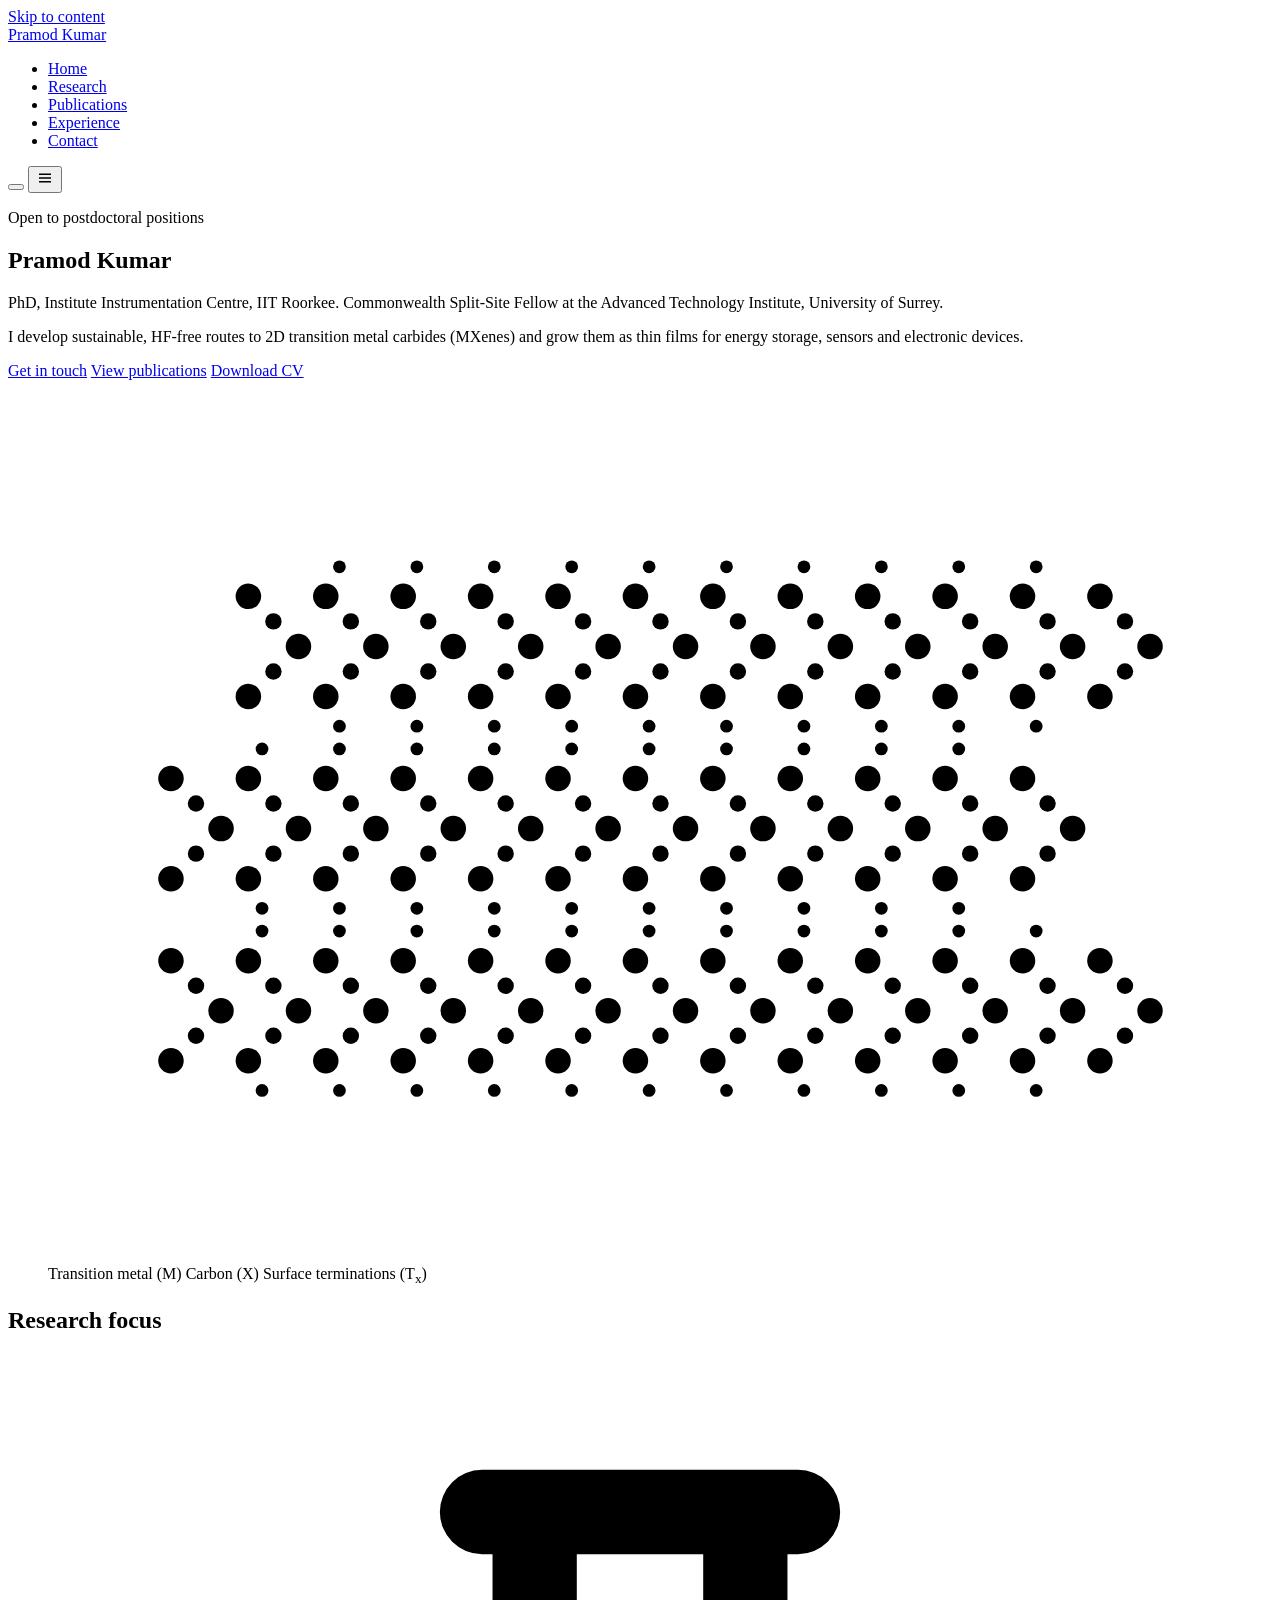
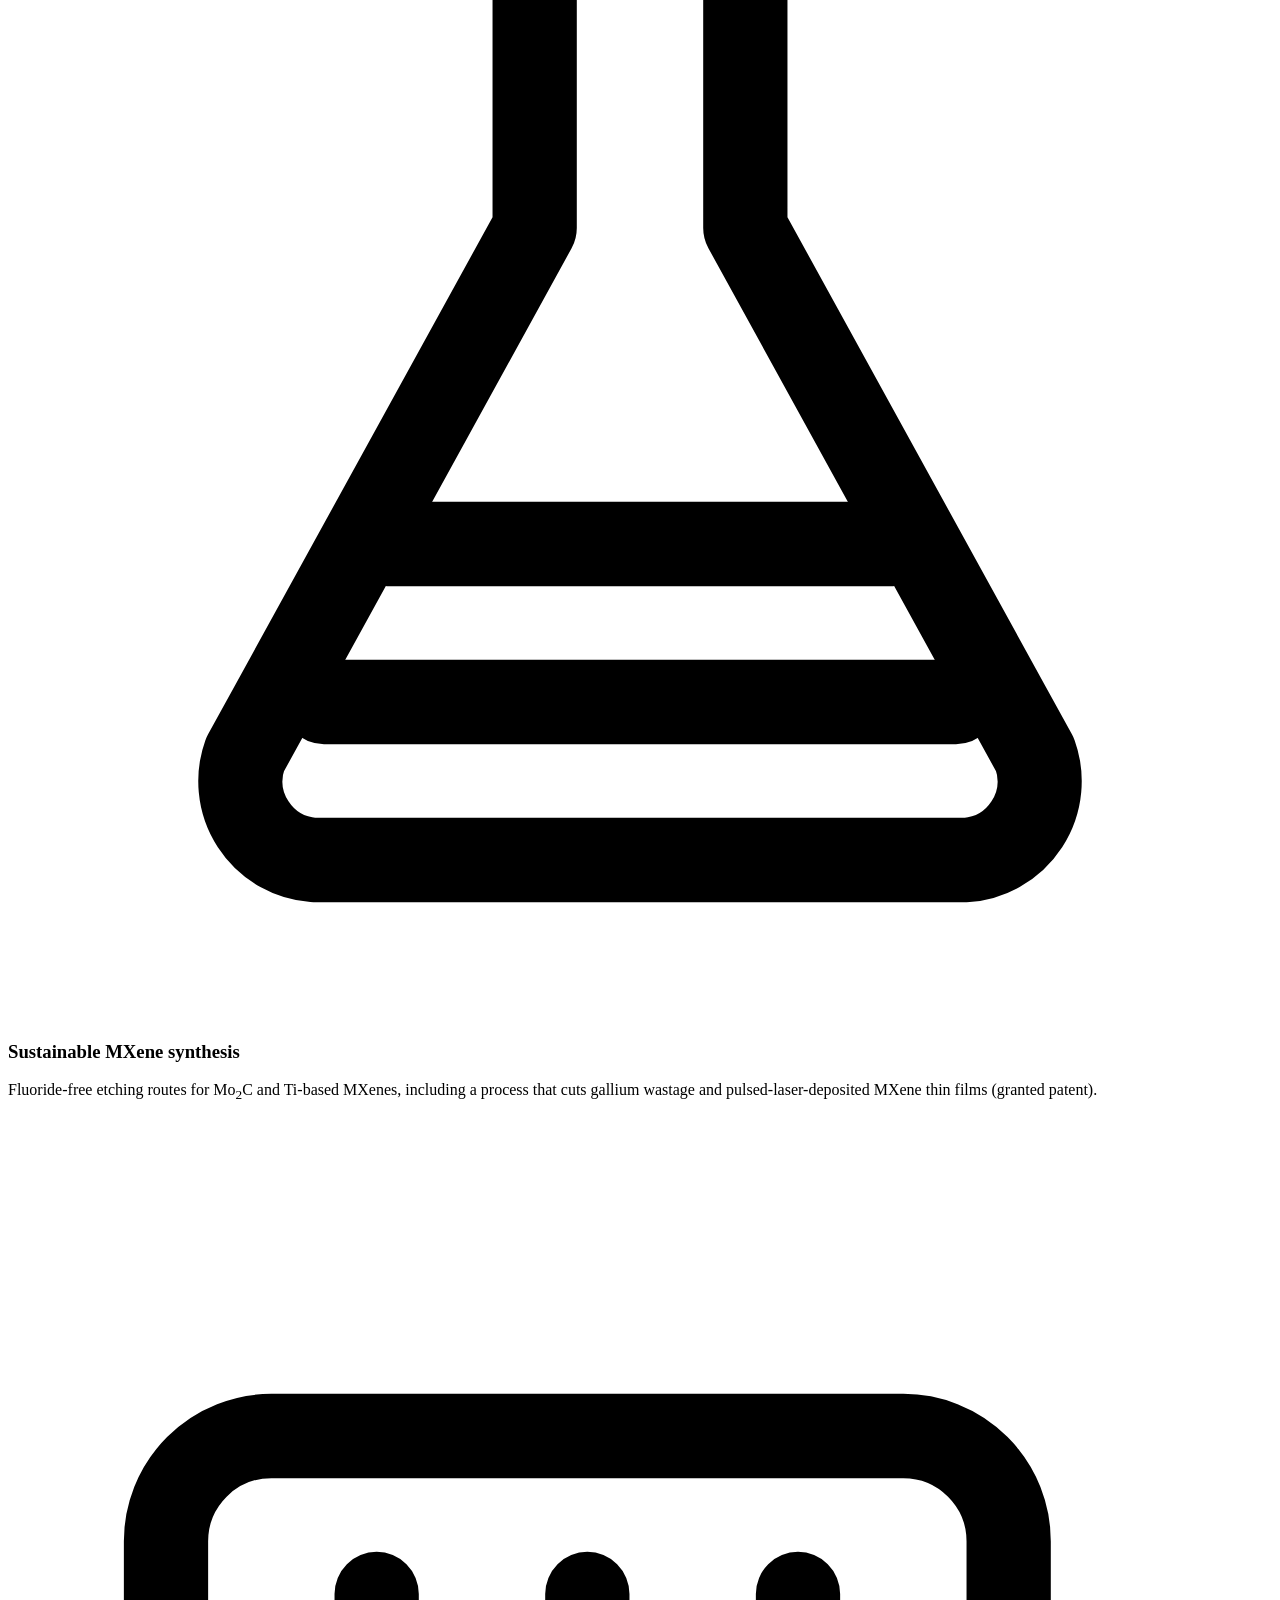
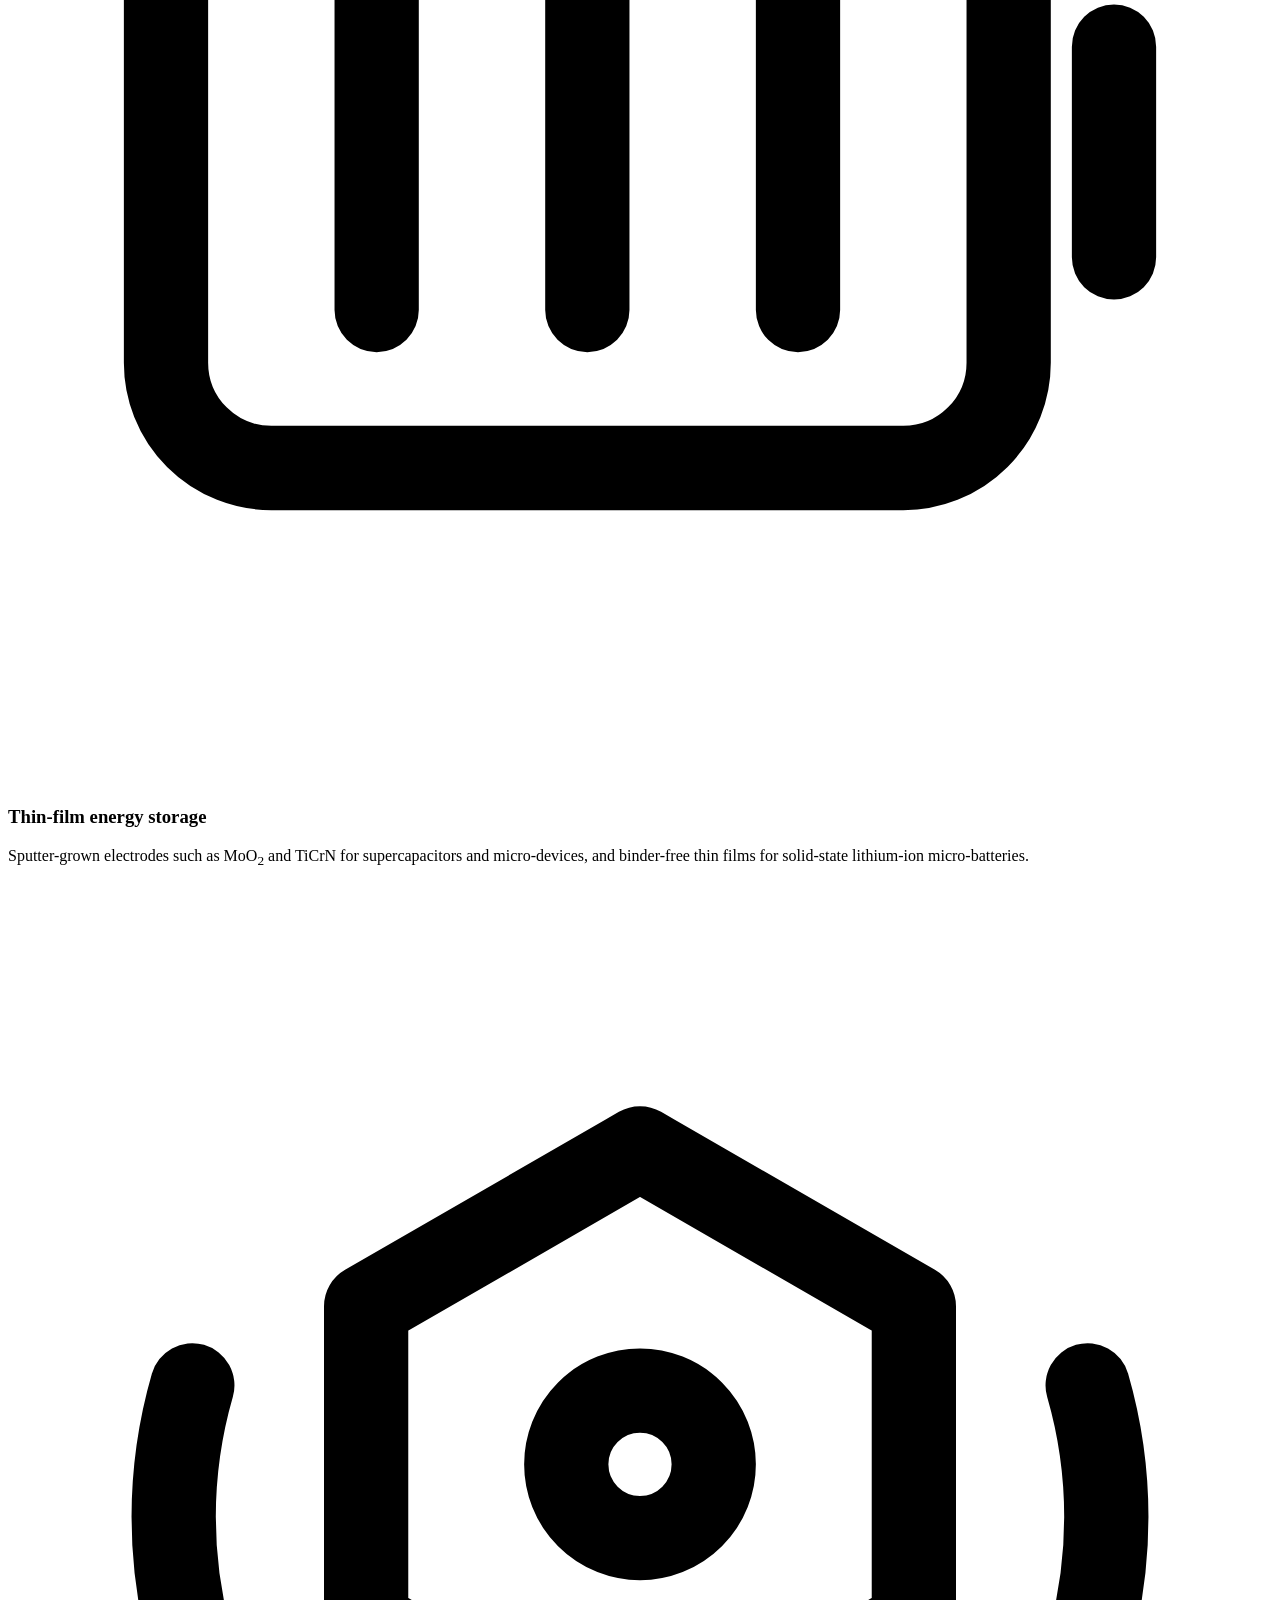
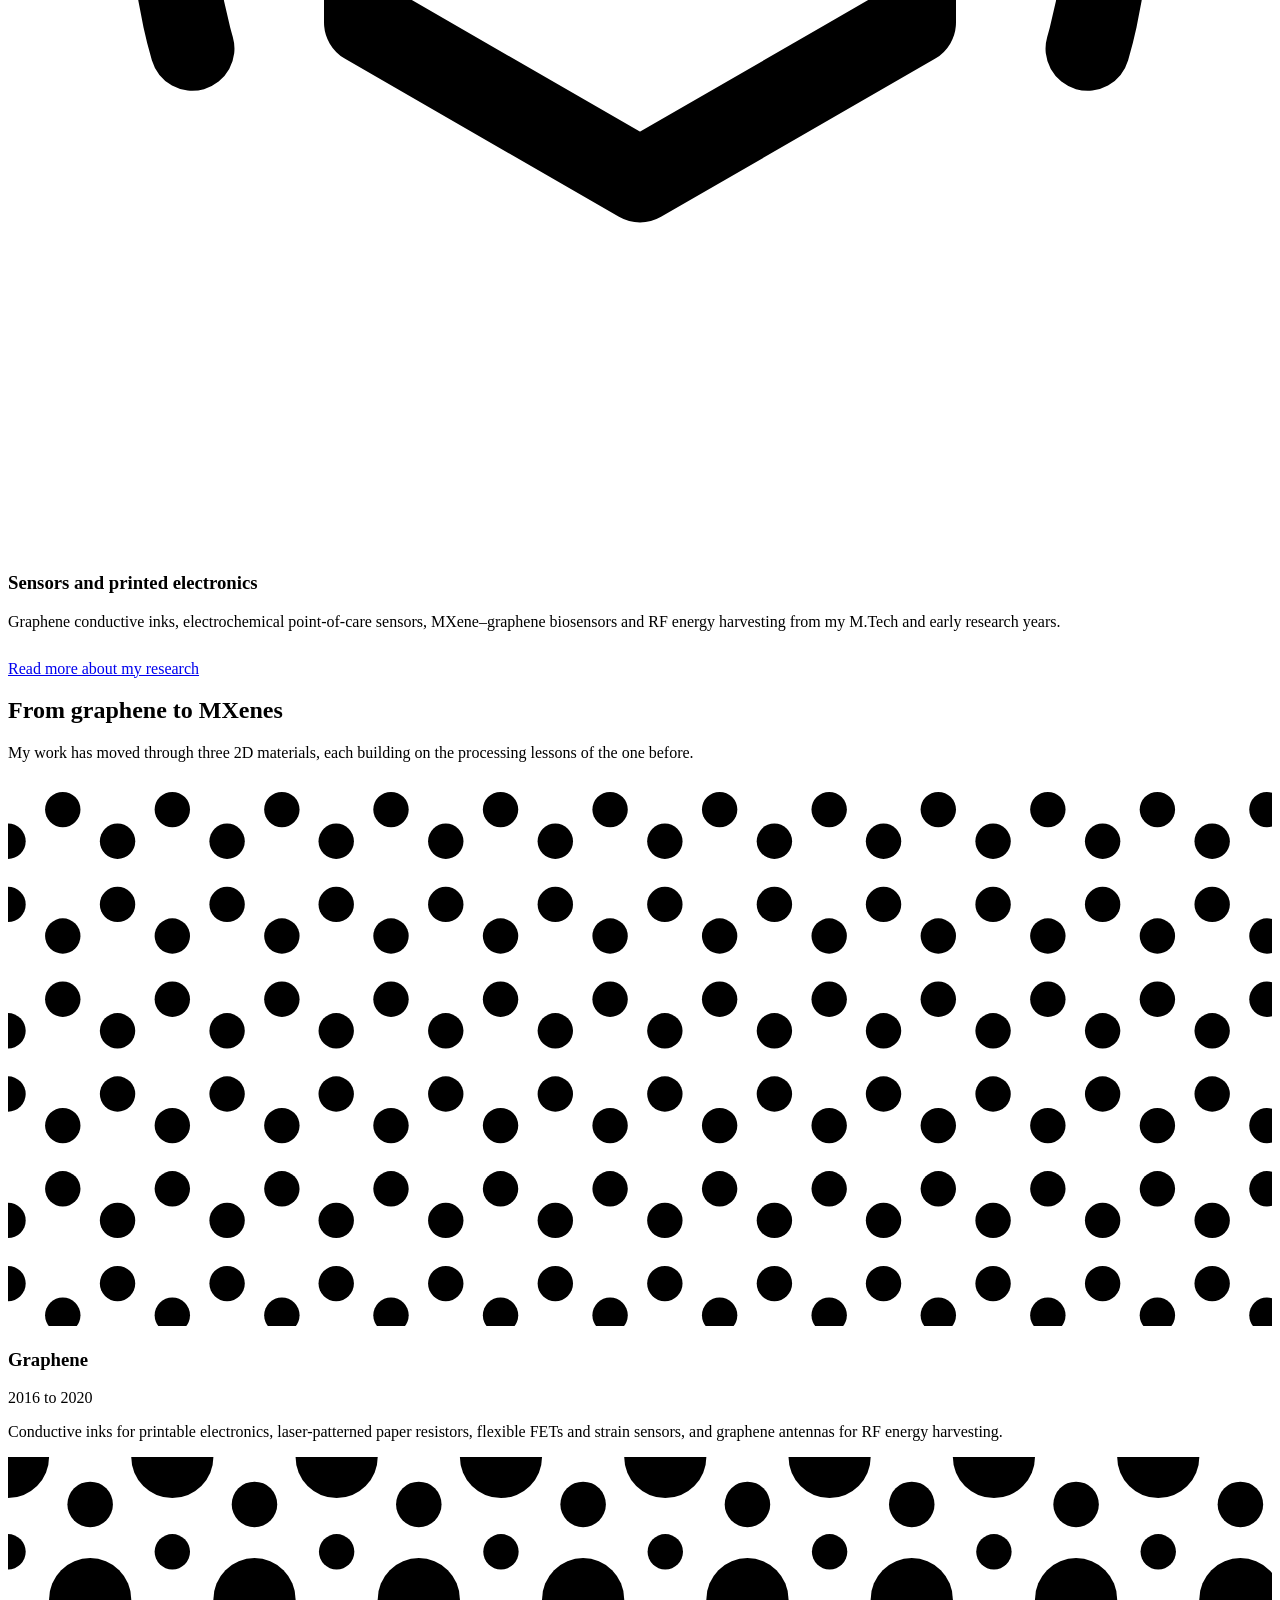
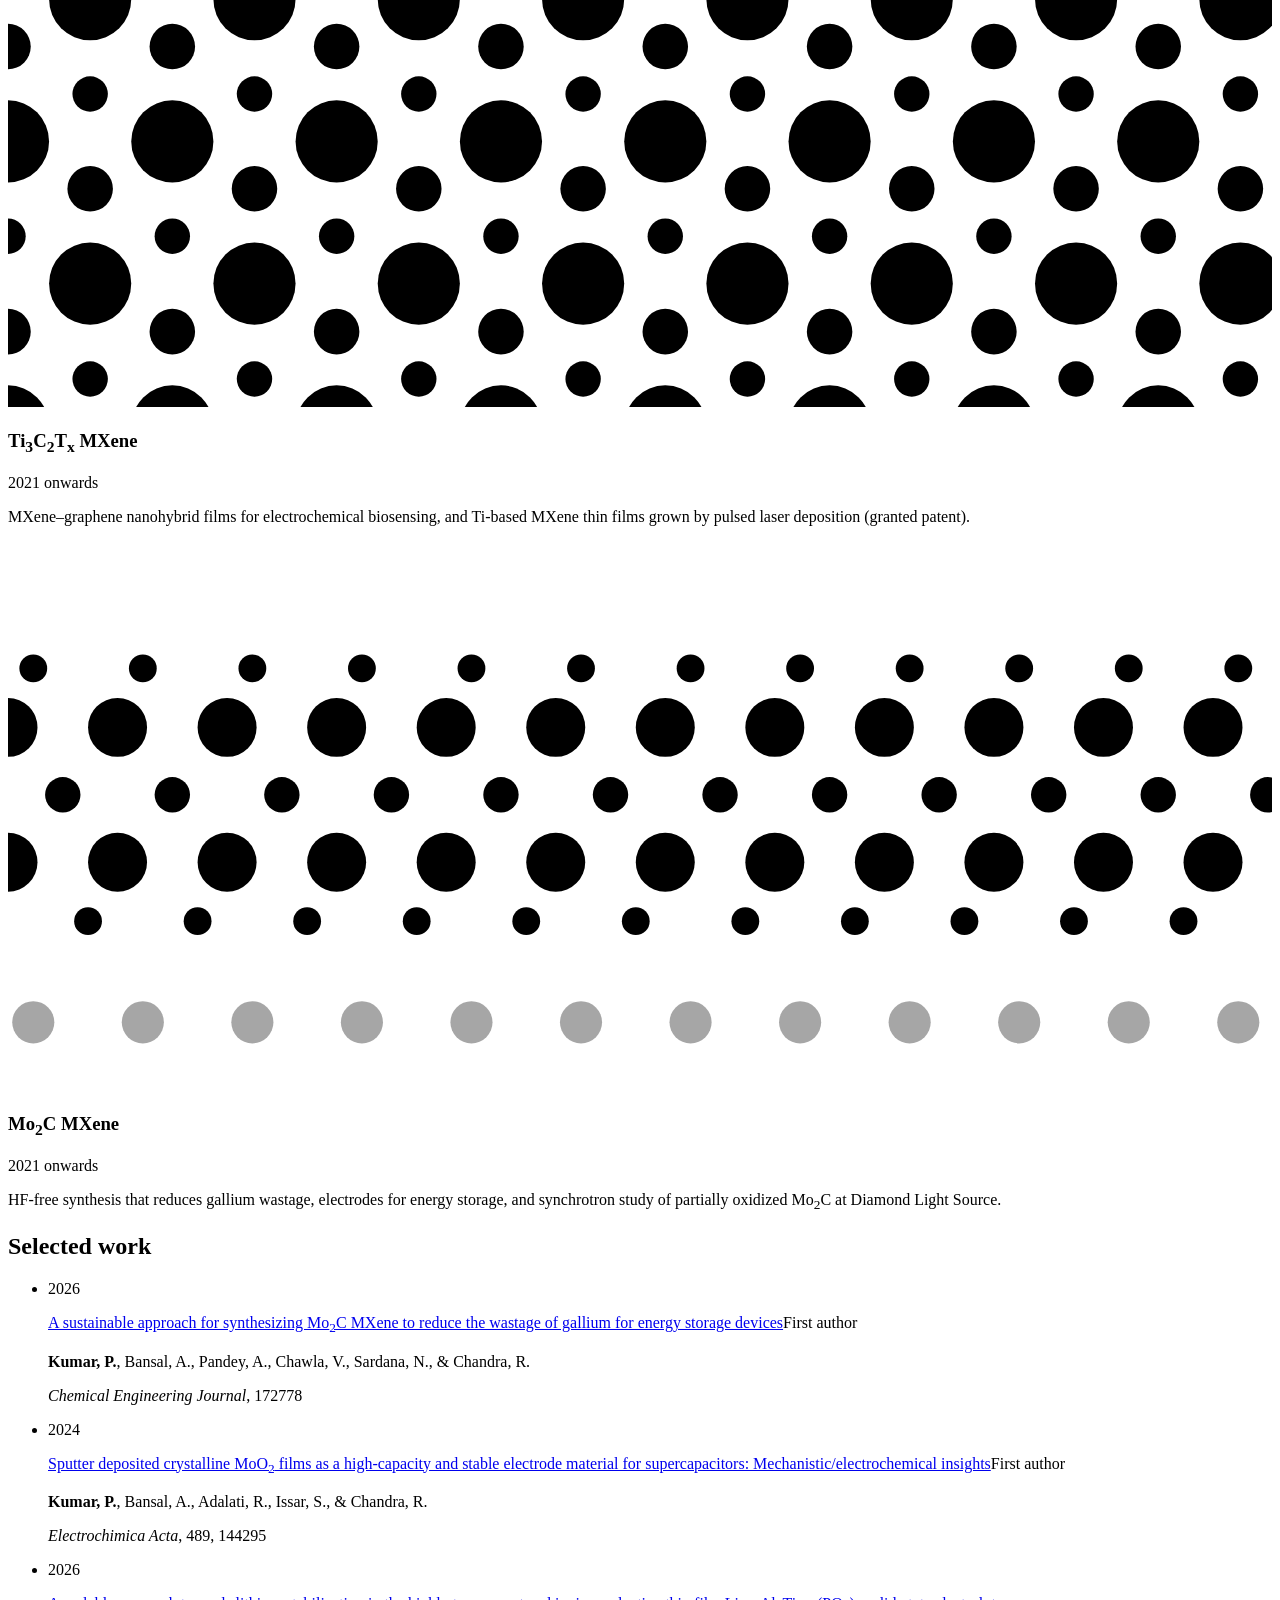
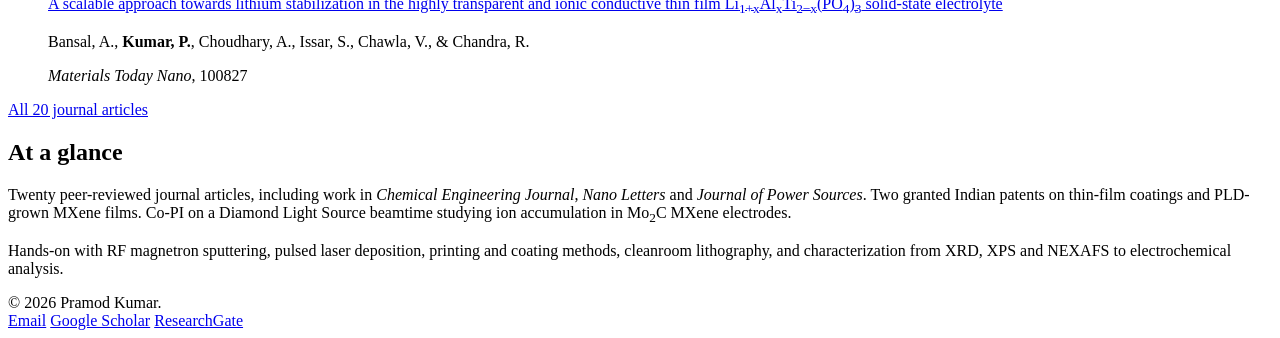
==== index.html @ c226f0a0 "Add files via upload" ====
<!DOCTYPE html>
<html lang="en">
<head>
<meta charset="utf-8">
<meta name="viewport" content="width=device-width, initial-scale=1">
<title>Pramod Kumar | MXene and thin-film researcher</title>
<meta name="description" content="PhD researcher (IIT Roorkee) working on sustainable HF-free MXene synthesis, thin-film energy storage and sensors. Open to postdoctoral positions.">
<meta name="author" content="Pramod Kumar">
<meta property="og:title" content="Pramod Kumar | MXene and thin-film researcher">
<meta property="og:description" content="PhD researcher (IIT Roorkee) working on sustainable HF-free MXene synthesis, thin-film energy storage and sensors. Open to postdoctoral positions.">
<meta property="og:type" content="website">
<link rel="icon" href="data:image/svg+xml,%3Csvg xmlns='http://www.w3.org/2000/svg' viewBox='0 0 32 32'%3E%3Crect x='4' y='7' width='24' height='5' rx='2.5' fill='%231f7a80'/%3E%3Crect x='7' y='14' width='18' height='4' rx='2' fill='%233c4a54'/%3E%3Crect x='4' y='20' width='24' height='5' rx='2.5' fill='%231f7a80'/%3E%3C/svg%3E">
<link rel="preconnect" href="https://fonts.googleapis.com">
<link rel="preconnect" href="https://fonts.gstatic.com" crossorigin>
<link href="https://fonts.googleapis.com/css2?family=IBM+Plex+Sans:wght@400;500;600&family=Spectral:ital,wght@0,400;0,500;0,600;1,400&display=swap" rel="stylesheet">
<link rel="stylesheet" href="assets/style.css">
<script>try{var t=localStorage.getItem("pk-theme");if(t)document.documentElement.setAttribute("data-theme",t);}catch(e){}</script>
</head>
<body>
<a class="skip" href="#main">Skip to content</a>
<header class="site-header">
  <div class="wrap">
    <a class="mark" href="index.html" aria-label="Pramod Kumar, home">
      <span class="mark-icon" aria-hidden="true"><span></span><span></span><span></span></span>
      <span class="mark-name">Pramod Kumar</span>
    </a>
    <nav class="nav" aria-label="Main">
      <ul><li><a href="index.html" aria-current="page">Home</a></li><li><a href="research.html">Research</a></li><li><a href="publications.html">Publications</a></li><li><a href="experience.html">Experience</a></li><li><a href="contact.html">Contact</a></li></ul>
      <button class="icon-btn" type="button" data-theme-toggle aria-label="Switch theme"></button>
      <button class="icon-btn menu-btn" type="button" data-menu-toggle aria-expanded="false" aria-label="Open menu">
        <svg width="18" height="18" viewBox="0 0 24 24" fill="none" stroke="currentColor" stroke-width="1.8" aria-hidden="true"><path d="M4 7h16M4 12h16M4 17h16"/></svg>
      </button>
    </nav>
  </div>
</header>
<main id="main">

<section class="hero">
  <div class="wrap">
    <div>
      <p class="status">Open to postdoctoral positions</p>
      <h1>Pramod Kumar</h1>
      <p class="role">PhD, Institute Instrumentation Centre, IIT Roorkee. Commonwealth Split-Site Fellow at the Advanced Technology Institute, University of Surrey.</p>
      <p class="lede">I develop sustainable, HF-free routes to 2D transition metal carbides (MXenes) and grow them as thin films for energy storage, sensors and electronic devices.</p>
      <div class="actions">
        <a class="btn btn-primary" href="contact.html">Get in touch</a>
        <a class="btn btn-ghost" href="publications.html">View publications</a>
        <a class="btn btn-ghost" href="assets/CV_Pramod_Kumar.pdf">Download CV</a>
      </div>
    </div>
    <figure class="flake-fig">
      <svg viewBox="0 0 520 380" role="img" aria-labelledby="flake-title flake-desc" xmlns="http://www.w3.org/2000/svg">
<title id="flake-title">Side view of a multilayer M3X2Tx MXene</title>
<desc id="flake-desc">Three stacked MXene sheets, each made of three metal layers interleaved with two carbon layers and capped by surface terminations. On load the sheets separate, as in delamination.</desc>
<g class="layer">
<line class="bond" x1="88" y1="88" x2="99" y2="99"/>
<line class="bond" x1="122" y1="88" x2="133" y2="99"/>
<line class="bond" x1="156" y1="88" x2="167" y2="99"/>
<line class="bond" x1="190" y1="88" x2="201" y2="99"/>
<line class="bond" x1="224" y1="88" x2="235" y2="99"/>
<line class="bond" x1="258" y1="88" x2="269" y2="99"/>
<line class="bond" x1="292" y1="88" x2="303" y2="99"/>
<line class="bond" x1="326" y1="88" x2="337" y2="99"/>
<line class="bond" x1="360" y1="88" x2="371" y2="99"/>
<line class="bond" x1="394" y1="88" x2="405" y2="99"/>
<line class="bond" x1="428" y1="88" x2="439" y2="99"/>
<line class="bond" x1="462" y1="88" x2="473" y2="99"/>
<line class="bond" x1="99" y1="99" x2="110" y2="110"/>
<line class="bond" x1="133" y1="99" x2="144" y2="110"/>
<line class="bond" x1="167" y1="99" x2="178" y2="110"/>
<line class="bond" x1="201" y1="99" x2="212" y2="110"/>
<line class="bond" x1="235" y1="99" x2="246" y2="110"/>
<line class="bond" x1="269" y1="99" x2="280" y2="110"/>
<line class="bond" x1="303" y1="99" x2="314" y2="110"/>
<line class="bond" x1="337" y1="99" x2="348" y2="110"/>
<line class="bond" x1="371" y1="99" x2="382" y2="110"/>
<line class="bond" x1="405" y1="99" x2="416" y2="110"/>
<line class="bond" x1="439" y1="99" x2="450" y2="110"/>
<line class="bond" x1="473" y1="99" x2="484" y2="110"/>
<line class="bond" x1="110" y1="110" x2="99" y2="121"/>
<line class="bond" x1="144" y1="110" x2="133" y2="121"/>
<line class="bond" x1="178" y1="110" x2="167" y2="121"/>
<line class="bond" x1="212" y1="110" x2="201" y2="121"/>
<line class="bond" x1="246" y1="110" x2="235" y2="121"/>
<line class="bond" x1="280" y1="110" x2="269" y2="121"/>
<line class="bond" x1="314" y1="110" x2="303" y2="121"/>
<line class="bond" x1="348" y1="110" x2="337" y2="121"/>
<line class="bond" x1="382" y1="110" x2="371" y2="121"/>
<line class="bond" x1="416" y1="110" x2="405" y2="121"/>
<line class="bond" x1="450" y1="110" x2="439" y2="121"/>
<line class="bond" x1="484" y1="110" x2="473" y2="121"/>
<line class="bond" x1="99" y1="121" x2="88" y2="132"/>
<line class="bond" x1="133" y1="121" x2="122" y2="132"/>
<line class="bond" x1="167" y1="121" x2="156" y2="132"/>
<line class="bond" x1="201" y1="121" x2="190" y2="132"/>
<line class="bond" x1="235" y1="121" x2="224" y2="132"/>
<line class="bond" x1="269" y1="121" x2="258" y2="132"/>
<line class="bond" x1="303" y1="121" x2="292" y2="132"/>
<line class="bond" x1="337" y1="121" x2="326" y2="132"/>
<line class="bond" x1="371" y1="121" x2="360" y2="132"/>
<line class="bond" x1="405" y1="121" x2="394" y2="132"/>
<line class="bond" x1="439" y1="121" x2="428" y2="132"/>
<line class="bond" x1="473" y1="121" x2="462" y2="132"/>
<circle class="t" cx="128" cy="75" r="2.8"/>
<circle class="t" cx="162" cy="75" r="2.8"/>
<circle class="t" cx="196" cy="75" r="2.8"/>
<circle class="t" cx="230" cy="75" r="2.8"/>
<circle class="t" cx="264" cy="75" r="2.8"/>
<circle class="t" cx="298" cy="75" r="2.8"/>
<circle class="t" cx="332" cy="75" r="2.8"/>
<circle class="t" cx="366" cy="75" r="2.8"/>
<circle class="t" cx="400" cy="75" r="2.8"/>
<circle class="t" cx="434" cy="75" r="2.8"/>
<circle class="m" cx="88" cy="88" r="5.6"/>
<circle class="m" cx="122" cy="88" r="5.6"/>
<circle class="m" cx="156" cy="88" r="5.6"/>
<circle class="m" cx="190" cy="88" r="5.6"/>
<circle class="m" cx="224" cy="88" r="5.6"/>
<circle class="m" cx="258" cy="88" r="5.6"/>
<circle class="m" cx="292" cy="88" r="5.6"/>
<circle class="m" cx="326" cy="88" r="5.6"/>
<circle class="m" cx="360" cy="88" r="5.6"/>
<circle class="m" cx="394" cy="88" r="5.6"/>
<circle class="m" cx="428" cy="88" r="5.6"/>
<circle class="m" cx="462" cy="88" r="5.6"/>
<circle class="x" cx="99" cy="99" r="3.6"/>
<circle class="x" cx="133" cy="99" r="3.6"/>
<circle class="x" cx="167" cy="99" r="3.6"/>
<circle class="x" cx="201" cy="99" r="3.6"/>
<circle class="x" cx="235" cy="99" r="3.6"/>
<circle class="x" cx="269" cy="99" r="3.6"/>
<circle class="x" cx="303" cy="99" r="3.6"/>
<circle class="x" cx="337" cy="99" r="3.6"/>
<circle class="x" cx="371" cy="99" r="3.6"/>
<circle class="x" cx="405" cy="99" r="3.6"/>
<circle class="x" cx="439" cy="99" r="3.6"/>
<circle class="x" cx="473" cy="99" r="3.6"/>
<circle class="m" cx="110" cy="110" r="5.6"/>
<circle class="m" cx="144" cy="110" r="5.6"/>
<circle class="m" cx="178" cy="110" r="5.6"/>
<circle class="m" cx="212" cy="110" r="5.6"/>
<circle class="m" cx="246" cy="110" r="5.6"/>
<circle class="m" cx="280" cy="110" r="5.6"/>
<circle class="m" cx="314" cy="110" r="5.6"/>
<circle class="m" cx="348" cy="110" r="5.6"/>
<circle class="m" cx="382" cy="110" r="5.6"/>
<circle class="m" cx="416" cy="110" r="5.6"/>
<circle class="m" cx="450" cy="110" r="5.6"/>
<circle class="m" cx="484" cy="110" r="5.6"/>
<circle class="x" cx="99" cy="121" r="3.6"/>
<circle class="x" cx="133" cy="121" r="3.6"/>
<circle class="x" cx="167" cy="121" r="3.6"/>
<circle class="x" cx="201" cy="121" r="3.6"/>
<circle class="x" cx="235" cy="121" r="3.6"/>
<circle class="x" cx="269" cy="121" r="3.6"/>
<circle class="x" cx="303" cy="121" r="3.6"/>
<circle class="x" cx="337" cy="121" r="3.6"/>
<circle class="x" cx="371" cy="121" r="3.6"/>
<circle class="x" cx="405" cy="121" r="3.6"/>
<circle class="x" cx="439" cy="121" r="3.6"/>
<circle class="x" cx="473" cy="121" r="3.6"/>
<circle class="m" cx="88" cy="132" r="5.6"/>
<circle class="m" cx="122" cy="132" r="5.6"/>
<circle class="m" cx="156" cy="132" r="5.6"/>
<circle class="m" cx="190" cy="132" r="5.6"/>
<circle class="m" cx="224" cy="132" r="5.6"/>
<circle class="m" cx="258" cy="132" r="5.6"/>
<circle class="m" cx="292" cy="132" r="5.6"/>
<circle class="m" cx="326" cy="132" r="5.6"/>
<circle class="m" cx="360" cy="132" r="5.6"/>
<circle class="m" cx="394" cy="132" r="5.6"/>
<circle class="m" cx="428" cy="132" r="5.6"/>
<circle class="m" cx="462" cy="132" r="5.6"/>
<circle class="t" cx="128" cy="145" r="2.8"/>
<circle class="t" cx="162" cy="145" r="2.8"/>
<circle class="t" cx="196" cy="145" r="2.8"/>
<circle class="t" cx="230" cy="145" r="2.8"/>
<circle class="t" cx="264" cy="145" r="2.8"/>
<circle class="t" cx="298" cy="145" r="2.8"/>
<circle class="t" cx="332" cy="145" r="2.8"/>
<circle class="t" cx="366" cy="145" r="2.8"/>
<circle class="t" cx="400" cy="145" r="2.8"/>
<circle class="t" cx="434" cy="145" r="2.8"/>
</g>
<g class="layer">
<line class="bond" x1="54" y1="168" x2="65" y2="179"/>
<line class="bond" x1="88" y1="168" x2="99" y2="179"/>
<line class="bond" x1="122" y1="168" x2="133" y2="179"/>
<line class="bond" x1="156" y1="168" x2="167" y2="179"/>
<line class="bond" x1="190" y1="168" x2="201" y2="179"/>
<line class="bond" x1="224" y1="168" x2="235" y2="179"/>
<line class="bond" x1="258" y1="168" x2="269" y2="179"/>
<line class="bond" x1="292" y1="168" x2="303" y2="179"/>
<line class="bond" x1="326" y1="168" x2="337" y2="179"/>
<line class="bond" x1="360" y1="168" x2="371" y2="179"/>
<line class="bond" x1="394" y1="168" x2="405" y2="179"/>
<line class="bond" x1="428" y1="168" x2="439" y2="179"/>
<line class="bond" x1="65" y1="179" x2="76" y2="190"/>
<line class="bond" x1="99" y1="179" x2="110" y2="190"/>
<line class="bond" x1="133" y1="179" x2="144" y2="190"/>
<line class="bond" x1="167" y1="179" x2="178" y2="190"/>
<line class="bond" x1="201" y1="179" x2="212" y2="190"/>
<line class="bond" x1="235" y1="179" x2="246" y2="190"/>
<line class="bond" x1="269" y1="179" x2="280" y2="190"/>
<line class="bond" x1="303" y1="179" x2="314" y2="190"/>
<line class="bond" x1="337" y1="179" x2="348" y2="190"/>
<line class="bond" x1="371" y1="179" x2="382" y2="190"/>
<line class="bond" x1="405" y1="179" x2="416" y2="190"/>
<line class="bond" x1="439" y1="179" x2="450" y2="190"/>
<line class="bond" x1="76" y1="190" x2="65" y2="201"/>
<line class="bond" x1="110" y1="190" x2="99" y2="201"/>
<line class="bond" x1="144" y1="190" x2="133" y2="201"/>
<line class="bond" x1="178" y1="190" x2="167" y2="201"/>
<line class="bond" x1="212" y1="190" x2="201" y2="201"/>
<line class="bond" x1="246" y1="190" x2="235" y2="201"/>
<line class="bond" x1="280" y1="190" x2="269" y2="201"/>
<line class="bond" x1="314" y1="190" x2="303" y2="201"/>
<line class="bond" x1="348" y1="190" x2="337" y2="201"/>
<line class="bond" x1="382" y1="190" x2="371" y2="201"/>
<line class="bond" x1="416" y1="190" x2="405" y2="201"/>
<line class="bond" x1="450" y1="190" x2="439" y2="201"/>
<line class="bond" x1="65" y1="201" x2="54" y2="212"/>
<line class="bond" x1="99" y1="201" x2="88" y2="212"/>
<line class="bond" x1="133" y1="201" x2="122" y2="212"/>
<line class="bond" x1="167" y1="201" x2="156" y2="212"/>
<line class="bond" x1="201" y1="201" x2="190" y2="212"/>
<line class="bond" x1="235" y1="201" x2="224" y2="212"/>
<line class="bond" x1="269" y1="201" x2="258" y2="212"/>
<line class="bond" x1="303" y1="201" x2="292" y2="212"/>
<line class="bond" x1="337" y1="201" x2="326" y2="212"/>
<line class="bond" x1="371" y1="201" x2="360" y2="212"/>
<line class="bond" x1="405" y1="201" x2="394" y2="212"/>
<line class="bond" x1="439" y1="201" x2="428" y2="212"/>
<circle class="t" cx="94" cy="155" r="2.8"/>
<circle class="t" cx="128" cy="155" r="2.8"/>
<circle class="t" cx="162" cy="155" r="2.8"/>
<circle class="t" cx="196" cy="155" r="2.8"/>
<circle class="t" cx="230" cy="155" r="2.8"/>
<circle class="t" cx="264" cy="155" r="2.8"/>
<circle class="t" cx="298" cy="155" r="2.8"/>
<circle class="t" cx="332" cy="155" r="2.8"/>
<circle class="t" cx="366" cy="155" r="2.8"/>
<circle class="t" cx="400" cy="155" r="2.8"/>
<circle class="m" cx="54" cy="168" r="5.6"/>
<circle class="m" cx="88" cy="168" r="5.6"/>
<circle class="m" cx="122" cy="168" r="5.6"/>
<circle class="m" cx="156" cy="168" r="5.6"/>
<circle class="m" cx="190" cy="168" r="5.6"/>
<circle class="m" cx="224" cy="168" r="5.6"/>
<circle class="m" cx="258" cy="168" r="5.6"/>
<circle class="m" cx="292" cy="168" r="5.6"/>
<circle class="m" cx="326" cy="168" r="5.6"/>
<circle class="m" cx="360" cy="168" r="5.6"/>
<circle class="m" cx="394" cy="168" r="5.6"/>
<circle class="m" cx="428" cy="168" r="5.6"/>
<circle class="x" cx="65" cy="179" r="3.6"/>
<circle class="x" cx="99" cy="179" r="3.6"/>
<circle class="x" cx="133" cy="179" r="3.6"/>
<circle class="x" cx="167" cy="179" r="3.6"/>
<circle class="x" cx="201" cy="179" r="3.6"/>
<circle class="x" cx="235" cy="179" r="3.6"/>
<circle class="x" cx="269" cy="179" r="3.6"/>
<circle class="x" cx="303" cy="179" r="3.6"/>
<circle class="x" cx="337" cy="179" r="3.6"/>
<circle class="x" cx="371" cy="179" r="3.6"/>
<circle class="x" cx="405" cy="179" r="3.6"/>
<circle class="x" cx="439" cy="179" r="3.6"/>
<circle class="m" cx="76" cy="190" r="5.6"/>
<circle class="m" cx="110" cy="190" r="5.6"/>
<circle class="m" cx="144" cy="190" r="5.6"/>
<circle class="m" cx="178" cy="190" r="5.6"/>
<circle class="m" cx="212" cy="190" r="5.6"/>
<circle class="m" cx="246" cy="190" r="5.6"/>
<circle class="m" cx="280" cy="190" r="5.6"/>
<circle class="m" cx="314" cy="190" r="5.6"/>
<circle class="m" cx="348" cy="190" r="5.6"/>
<circle class="m" cx="382" cy="190" r="5.6"/>
<circle class="m" cx="416" cy="190" r="5.6"/>
<circle class="m" cx="450" cy="190" r="5.6"/>
<circle class="x" cx="65" cy="201" r="3.6"/>
<circle class="x" cx="99" cy="201" r="3.6"/>
<circle class="x" cx="133" cy="201" r="3.6"/>
<circle class="x" cx="167" cy="201" r="3.6"/>
<circle class="x" cx="201" cy="201" r="3.6"/>
<circle class="x" cx="235" cy="201" r="3.6"/>
<circle class="x" cx="269" cy="201" r="3.6"/>
<circle class="x" cx="303" cy="201" r="3.6"/>
<circle class="x" cx="337" cy="201" r="3.6"/>
<circle class="x" cx="371" cy="201" r="3.6"/>
<circle class="x" cx="405" cy="201" r="3.6"/>
<circle class="x" cx="439" cy="201" r="3.6"/>
<circle class="m" cx="54" cy="212" r="5.6"/>
<circle class="m" cx="88" cy="212" r="5.6"/>
<circle class="m" cx="122" cy="212" r="5.6"/>
<circle class="m" cx="156" cy="212" r="5.6"/>
<circle class="m" cx="190" cy="212" r="5.6"/>
<circle class="m" cx="224" cy="212" r="5.6"/>
<circle class="m" cx="258" cy="212" r="5.6"/>
<circle class="m" cx="292" cy="212" r="5.6"/>
<circle class="m" cx="326" cy="212" r="5.6"/>
<circle class="m" cx="360" cy="212" r="5.6"/>
<circle class="m" cx="394" cy="212" r="5.6"/>
<circle class="m" cx="428" cy="212" r="5.6"/>
<circle class="t" cx="94" cy="225" r="2.8"/>
<circle class="t" cx="128" cy="225" r="2.8"/>
<circle class="t" cx="162" cy="225" r="2.8"/>
<circle class="t" cx="196" cy="225" r="2.8"/>
<circle class="t" cx="230" cy="225" r="2.8"/>
<circle class="t" cx="264" cy="225" r="2.8"/>
<circle class="t" cx="298" cy="225" r="2.8"/>
<circle class="t" cx="332" cy="225" r="2.8"/>
<circle class="t" cx="366" cy="225" r="2.8"/>
<circle class="t" cx="400" cy="225" r="2.8"/>
</g>
<g class="layer">
<line class="bond" x1="54" y1="248" x2="65" y2="259"/>
<line class="bond" x1="88" y1="248" x2="99" y2="259"/>
<line class="bond" x1="122" y1="248" x2="133" y2="259"/>
<line class="bond" x1="156" y1="248" x2="167" y2="259"/>
<line class="bond" x1="190" y1="248" x2="201" y2="259"/>
<line class="bond" x1="224" y1="248" x2="235" y2="259"/>
<line class="bond" x1="258" y1="248" x2="269" y2="259"/>
<line class="bond" x1="292" y1="248" x2="303" y2="259"/>
<line class="bond" x1="326" y1="248" x2="337" y2="259"/>
<line class="bond" x1="360" y1="248" x2="371" y2="259"/>
<line class="bond" x1="394" y1="248" x2="405" y2="259"/>
<line class="bond" x1="428" y1="248" x2="439" y2="259"/>
<line class="bond" x1="462" y1="248" x2="473" y2="259"/>
<line class="bond" x1="65" y1="259" x2="76" y2="270"/>
<line class="bond" x1="99" y1="259" x2="110" y2="270"/>
<line class="bond" x1="133" y1="259" x2="144" y2="270"/>
<line class="bond" x1="167" y1="259" x2="178" y2="270"/>
<line class="bond" x1="201" y1="259" x2="212" y2="270"/>
<line class="bond" x1="235" y1="259" x2="246" y2="270"/>
<line class="bond" x1="269" y1="259" x2="280" y2="270"/>
<line class="bond" x1="303" y1="259" x2="314" y2="270"/>
<line class="bond" x1="337" y1="259" x2="348" y2="270"/>
<line class="bond" x1="371" y1="259" x2="382" y2="270"/>
<line class="bond" x1="405" y1="259" x2="416" y2="270"/>
<line class="bond" x1="439" y1="259" x2="450" y2="270"/>
<line class="bond" x1="473" y1="259" x2="484" y2="270"/>
<line class="bond" x1="76" y1="270" x2="65" y2="281"/>
<line class="bond" x1="110" y1="270" x2="99" y2="281"/>
<line class="bond" x1="144" y1="270" x2="133" y2="281"/>
<line class="bond" x1="178" y1="270" x2="167" y2="281"/>
<line class="bond" x1="212" y1="270" x2="201" y2="281"/>
<line class="bond" x1="246" y1="270" x2="235" y2="281"/>
<line class="bond" x1="280" y1="270" x2="269" y2="281"/>
<line class="bond" x1="314" y1="270" x2="303" y2="281"/>
<line class="bond" x1="348" y1="270" x2="337" y2="281"/>
<line class="bond" x1="382" y1="270" x2="371" y2="281"/>
<line class="bond" x1="416" y1="270" x2="405" y2="281"/>
<line class="bond" x1="450" y1="270" x2="439" y2="281"/>
<line class="bond" x1="484" y1="270" x2="473" y2="281"/>
<line class="bond" x1="65" y1="281" x2="54" y2="292"/>
<line class="bond" x1="99" y1="281" x2="88" y2="292"/>
<line class="bond" x1="133" y1="281" x2="122" y2="292"/>
<line class="bond" x1="167" y1="281" x2="156" y2="292"/>
<line class="bond" x1="201" y1="281" x2="190" y2="292"/>
<line class="bond" x1="235" y1="281" x2="224" y2="292"/>
<line class="bond" x1="269" y1="281" x2="258" y2="292"/>
<line class="bond" x1="303" y1="281" x2="292" y2="292"/>
<line class="bond" x1="337" y1="281" x2="326" y2="292"/>
<line class="bond" x1="371" y1="281" x2="360" y2="292"/>
<line class="bond" x1="405" y1="281" x2="394" y2="292"/>
<line class="bond" x1="439" y1="281" x2="428" y2="292"/>
<line class="bond" x1="473" y1="281" x2="462" y2="292"/>
<circle class="t" cx="94" cy="235" r="2.8"/>
<circle class="t" cx="128" cy="235" r="2.8"/>
<circle class="t" cx="162" cy="235" r="2.8"/>
<circle class="t" cx="196" cy="235" r="2.8"/>
<circle class="t" cx="230" cy="235" r="2.8"/>
<circle class="t" cx="264" cy="235" r="2.8"/>
<circle class="t" cx="298" cy="235" r="2.8"/>
<circle class="t" cx="332" cy="235" r="2.8"/>
<circle class="t" cx="366" cy="235" r="2.8"/>
<circle class="t" cx="400" cy="235" r="2.8"/>
<circle class="t" cx="434" cy="235" r="2.8"/>
<circle class="m" cx="54" cy="248" r="5.6"/>
<circle class="m" cx="88" cy="248" r="5.6"/>
<circle class="m" cx="122" cy="248" r="5.6"/>
<circle class="m" cx="156" cy="248" r="5.6"/>
<circle class="m" cx="190" cy="248" r="5.6"/>
<circle class="m" cx="224" cy="248" r="5.6"/>
<circle class="m" cx="258" cy="248" r="5.6"/>
<circle class="m" cx="292" cy="248" r="5.6"/>
<circle class="m" cx="326" cy="248" r="5.6"/>
<circle class="m" cx="360" cy="248" r="5.6"/>
<circle class="m" cx="394" cy="248" r="5.6"/>
<circle class="m" cx="428" cy="248" r="5.6"/>
<circle class="m" cx="462" cy="248" r="5.6"/>
<circle class="x" cx="65" cy="259" r="3.6"/>
<circle class="x" cx="99" cy="259" r="3.6"/>
<circle class="x" cx="133" cy="259" r="3.6"/>
<circle class="x" cx="167" cy="259" r="3.6"/>
<circle class="x" cx="201" cy="259" r="3.6"/>
<circle class="x" cx="235" cy="259" r="3.6"/>
<circle class="x" cx="269" cy="259" r="3.6"/>
<circle class="x" cx="303" cy="259" r="3.6"/>
<circle class="x" cx="337" cy="259" r="3.6"/>
<circle class="x" cx="371" cy="259" r="3.6"/>
<circle class="x" cx="405" cy="259" r="3.6"/>
<circle class="x" cx="439" cy="259" r="3.6"/>
<circle class="x" cx="473" cy="259" r="3.6"/>
<circle class="m" cx="76" cy="270" r="5.6"/>
<circle class="m" cx="110" cy="270" r="5.6"/>
<circle class="m" cx="144" cy="270" r="5.6"/>
<circle class="m" cx="178" cy="270" r="5.6"/>
<circle class="m" cx="212" cy="270" r="5.6"/>
<circle class="m" cx="246" cy="270" r="5.6"/>
<circle class="m" cx="280" cy="270" r="5.6"/>
<circle class="m" cx="314" cy="270" r="5.6"/>
<circle class="m" cx="348" cy="270" r="5.6"/>
<circle class="m" cx="382" cy="270" r="5.6"/>
<circle class="m" cx="416" cy="270" r="5.6"/>
<circle class="m" cx="450" cy="270" r="5.6"/>
<circle class="m" cx="484" cy="270" r="5.6"/>
<circle class="x" cx="65" cy="281" r="3.6"/>
<circle class="x" cx="99" cy="281" r="3.6"/>
<circle class="x" cx="133" cy="281" r="3.6"/>
<circle class="x" cx="167" cy="281" r="3.6"/>
<circle class="x" cx="201" cy="281" r="3.6"/>
<circle class="x" cx="235" cy="281" r="3.6"/>
<circle class="x" cx="269" cy="281" r="3.6"/>
<circle class="x" cx="303" cy="281" r="3.6"/>
<circle class="x" cx="337" cy="281" r="3.6"/>
<circle class="x" cx="371" cy="281" r="3.6"/>
<circle class="x" cx="405" cy="281" r="3.6"/>
<circle class="x" cx="439" cy="281" r="3.6"/>
<circle class="x" cx="473" cy="281" r="3.6"/>
<circle class="m" cx="54" cy="292" r="5.6"/>
<circle class="m" cx="88" cy="292" r="5.6"/>
<circle class="m" cx="122" cy="292" r="5.6"/>
<circle class="m" cx="156" cy="292" r="5.6"/>
<circle class="m" cx="190" cy="292" r="5.6"/>
<circle class="m" cx="224" cy="292" r="5.6"/>
<circle class="m" cx="258" cy="292" r="5.6"/>
<circle class="m" cx="292" cy="292" r="5.6"/>
<circle class="m" cx="326" cy="292" r="5.6"/>
<circle class="m" cx="360" cy="292" r="5.6"/>
<circle class="m" cx="394" cy="292" r="5.6"/>
<circle class="m" cx="428" cy="292" r="5.6"/>
<circle class="m" cx="462" cy="292" r="5.6"/>
<circle class="t" cx="94" cy="305" r="2.8"/>
<circle class="t" cx="128" cy="305" r="2.8"/>
<circle class="t" cx="162" cy="305" r="2.8"/>
<circle class="t" cx="196" cy="305" r="2.8"/>
<circle class="t" cx="230" cy="305" r="2.8"/>
<circle class="t" cx="264" cy="305" r="2.8"/>
<circle class="t" cx="298" cy="305" r="2.8"/>
<circle class="t" cx="332" cy="305" r="2.8"/>
<circle class="t" cx="366" cy="305" r="2.8"/>
<circle class="t" cx="400" cy="305" r="2.8"/>
<circle class="t" cx="434" cy="305" r="2.8"/>
</g>
</svg>
      <figcaption>
        <span class="key"><i class="km"></i><span>Transition metal (M)</span></span>
        <span class="key"><i class="kx"></i><span>Carbon (X)</span></span>
        <span class="key"><i class="kt"></i><span>Surface terminations (T<sub>x</sub>)</span></span>
      </figcaption>
    </figure>
  </div>
</section>

<section class="section">
  <div class="wrap">
    <h2>Research focus</h2>
    <div class="themes">
      <div class="theme">
        <svg class="theme-icon" viewBox="0 0 24 24" fill="none" stroke="currentColor" stroke-width="1.6" stroke-linecap="round" stroke-linejoin="round" aria-hidden="true"><path d="M9 3h6M10 3v6L4.5 19a1.5 1.5 0 0 0 1.3 2h12.4a1.5 1.5 0 0 0 1.3-2L14 9V3"/><path d="M7.2 15h9.6M6 18h12"/></svg>
        <h3>Sustainable MXene synthesis</h3>
        <p>Fluoride-free etching routes for Mo<sub>2</sub>C and Ti-based MXenes, including a process that cuts gallium wastage and pulsed-laser-deposited MXene thin films (granted patent).</p>
      </div>
      <div class="theme">
        <svg class="theme-icon" viewBox="0 0 24 24" fill="none" stroke="currentColor" stroke-width="1.6" stroke-linecap="round" stroke-linejoin="round" aria-hidden="true"><rect x="3" y="6" width="16" height="12" rx="2"/><path d="M21 10v4M7 9v6M11 9v6M15 9v6"/></svg>
        <h3>Thin-film energy storage</h3>
        <p>Sputter-grown electrodes such as MoO<sub>2</sub> and TiCrN for supercapacitors and micro-devices, and binder-free thin films for solid-state lithium-ion micro-batteries.</p>
      </div>
      <div class="theme">
        <svg class="theme-icon" viewBox="0 0 24 24" fill="none" stroke="currentColor" stroke-width="1.6" stroke-linecap="round" stroke-linejoin="round" aria-hidden="true"><path d="M12 5l5.2 3v6L12 17l-5.2-3V8z"/><path d="M3.5 9.5a9 9 0 0 0 0 5M20.5 9.5a9 9 0 0 1 0 5"/><circle cx="12" cy="11" r="1.4"/></svg>
        <h3>Sensors and printed electronics</h3>
        <p>Graphene conductive inks, electrochemical point-of-care sensors, MXene&ndash;graphene biosensors and RF energy harvesting from my M.Tech and early research years.</p>
      </div>
    </div>
    <p style="margin-top:1.8rem"><a href="research.html">Read more about my research</a></p>
  </div>
</section>


<section class="section">
  <div class="wrap">
    <h2>From graphene to MXenes</h2>
    <p>My work has moved through three 2D materials, each building on the processing lessons of the one before.</p>
    <div class="journey">
      <article class="mat">
        <div class="mat-art"><svg viewBox="0 0 300 130" preserveAspectRatio="xMidYMid slice" aria-hidden="true"><line class="b" x1="116.9" y1="37.5" x2="116.9" y2="52.5"/><line class="b" x1="168.9" y1="82.5" x2="168.9" y2="97.5"/><line class="b" x1="90.9" y1="7.5" x2="103.9" y2="15.0"/><line class="b" x1="194.9" y1="7.5" x2="207.8" y2="15.0"/><line class="b" x1="52.0" y1="15.0" x2="52.0" y2="30.0"/><line class="b" x1="129.9" y1="105.0" x2="142.9" y2="97.5"/><line class="b" x1="181.9" y1="30.0" x2="194.9" y2="37.5"/><line class="b" x1="285.8" y1="105.0" x2="285.8" y2="120.0"/><line class="b" x1="220.8" y1="37.5" x2="220.8" y2="52.5"/><line class="b" x1="168.9" y1="7.5" x2="181.9" y2="15.0"/><line class="b" x1="129.9" y1="120.0" x2="142.9" y2="127.5"/><line class="b" x1="207.8" y1="15.0" x2="220.8" y2="7.5"/><line class="b" x1="246.8" y1="97.5" x2="259.8" y2="105.0"/><line class="b" x1="142.9" y1="127.5" x2="155.9" y2="120.0"/><line class="b" x1="77.9" y1="30.0" x2="90.9" y2="37.5"/><line class="b" x1="168.9" y1="52.5" x2="181.9" y2="60.0"/><line class="b" x1="-0.0" y1="15.0" x2="0.0" y2="30.0"/><line class="b" x1="65.0" y1="82.5" x2="65.0" y2="97.5"/><line class="b" x1="220.8" y1="127.5" x2="233.8" y2="120.0"/><line class="b" x1="272.8" y1="37.5" x2="285.8" y2="30.0"/><line class="b" x1="155.9" y1="60.0" x2="155.9" y2="75.0"/><line class="b" x1="272.8" y1="52.5" x2="285.8" y2="60.0"/><line class="b" x1="116.9" y1="7.5" x2="129.9" y2="15.0"/><line class="b" x1="259.8" y1="105.0" x2="272.8" y2="97.5"/><line class="b" x1="103.9" y1="15.0" x2="116.9" y2="7.5"/><line class="b" x1="26.0" y1="120.0" x2="39.0" y2="127.5"/><line class="b" x1="233.8" y1="60.0" x2="233.8" y2="75.0"/><line class="b" x1="39.0" y1="127.5" x2="52.0" y2="120.0"/><line class="b" x1="220.8" y1="7.5" x2="233.8" y2="15.0"/><line class="b" x1="285.8" y1="105.0" x2="298.8" y2="97.5"/><line class="b" x1="13.0" y1="37.5" x2="26.0" y2="30.0"/><line class="b" x1="52.0" y1="60.0" x2="65.0" y2="52.5"/><line class="b" x1="77.9" y1="75.0" x2="90.9" y2="82.5"/><line class="b" x1="0.0" y1="15.0" x2="13.0" y2="7.5"/><line class="b" x1="129.9" y1="60.0" x2="129.9" y2="75.0"/><line class="b" x1="13.0" y1="37.5" x2="13.0" y2="52.5"/><line class="b" x1="90.9" y1="82.5" x2="103.9" y2="75.0"/><line class="b" x1="207.8" y1="60.0" x2="220.8" y2="52.5"/><line class="b" x1="77.9" y1="15.0" x2="77.9" y2="30.0"/><line class="b" x1="90.9" y1="37.5" x2="90.9" y2="52.5"/><line class="b" x1="142.9" y1="82.5" x2="142.9" y2="97.5"/><line class="b" x1="155.9" y1="30.0" x2="168.9" y2="37.5"/><line class="b" x1="246.8" y1="82.5" x2="246.8" y2="97.5"/><line class="b" x1="-0.0" y1="30.0" x2="13.0" y2="37.5"/><line class="b" x1="13.0" y1="52.5" x2="26.0" y2="60.0"/><line class="b" x1="259.8" y1="105.0" x2="259.8" y2="120.0"/><line class="b" x1="233.8" y1="120.0" x2="246.8" y2="127.5"/><line class="b" x1="168.9" y1="37.5" x2="181.9" y2="30.0"/><line class="b" x1="142.9" y1="7.5" x2="155.9" y2="15.0"/><line class="b" x1="272.8" y1="97.5" x2="285.8" y2="105.0"/><line class="b" x1="52.0" y1="60.0" x2="52.0" y2="75.0"/><line class="b" x1="-0.0" y1="75.0" x2="13.0" y2="82.5"/><line class="b" x1="181.9" y1="105.0" x2="194.9" y2="97.5"/><line class="b" x1="220.8" y1="52.5" x2="233.8" y2="60.0"/><line class="b" x1="142.9" y1="52.5" x2="155.9" y2="60.0"/><line class="b" x1="246.8" y1="37.5" x2="259.8" y2="30.0"/><line class="b" x1="13.0" y1="82.5" x2="13.0" y2="97.5"/><line class="b" x1="52.0" y1="30.0" x2="65.0" y2="37.5"/><line class="b" x1="65.0" y1="37.5" x2="77.9" y2="30.0"/><line class="b" x1="77.9" y1="15.0" x2="90.9" y2="7.5"/><line class="b" x1="0.0" y1="60.0" x2="13.0" y2="52.5"/><line class="b" x1="246.8" y1="82.5" x2="259.8" y2="75.0"/><line class="b" x1="207.8" y1="60.0" x2="207.8" y2="75.0"/><line class="b" x1="103.9" y1="75.0" x2="116.9" y2="82.5"/><line class="b" x1="285.8" y1="30.0" x2="298.8" y2="37.5"/><line class="b" x1="13.0" y1="97.5" x2="26.0" y2="105.0"/><line class="b" x1="39.0" y1="52.5" x2="52.0" y2="60.0"/><line class="b" x1="65.0" y1="52.5" x2="77.9" y2="60.0"/><line class="b" x1="26.0" y1="60.0" x2="39.0" y2="52.5"/><line class="b" x1="233.8" y1="105.0" x2="233.8" y2="120.0"/><line class="b" x1="194.9" y1="37.5" x2="207.8" y2="30.0"/><line class="b" x1="207.8" y1="120.0" x2="220.8" y2="127.5"/><line class="b" x1="13.0" y1="82.5" x2="26.0" y2="75.0"/><line class="b" x1="298.8" y1="37.5" x2="298.8" y2="52.5"/><line class="b" x1="181.9" y1="105.0" x2="181.9" y2="120.0"/><line class="b" x1="26.0" y1="105.0" x2="39.0" y2="97.5"/><line class="b" x1="194.9" y1="52.5" x2="207.8" y2="60.0"/><line class="b" x1="220.8" y1="82.5" x2="220.8" y2="97.5"/><line class="b" x1="194.9" y1="37.5" x2="194.9" y2="52.5"/><line class="b" x1="103.9" y1="120.0" x2="116.9" y2="127.5"/><line class="b" x1="259.8" y1="15.0" x2="259.8" y2="30.0"/><line class="b" x1="77.9" y1="60.0" x2="90.9" y2="52.5"/><line class="b" x1="26.0" y1="60.0" x2="26.0" y2="75.0"/><line class="b" x1="116.9" y1="127.5" x2="129.9" y2="120.0"/><line class="b" x1="233.8" y1="105.0" x2="246.8" y2="97.5"/><line class="b" x1="155.9" y1="105.0" x2="168.9" y2="97.5"/><line class="b" x1="65.0" y1="97.5" x2="77.9" y2="105.0"/><line class="b" x1="116.9" y1="82.5" x2="116.9" y2="97.5"/><line class="b" x1="26.0" y1="105.0" x2="26.0" y2="120.0"/><line class="b" x1="103.9" y1="60.0" x2="103.9" y2="75.0"/><line class="b" x1="26.0" y1="30.0" x2="39.0" y2="37.5"/><line class="b" x1="168.9" y1="82.5" x2="181.9" y2="75.0"/><line class="b" x1="194.9" y1="82.5" x2="207.8" y2="75.0"/><line class="b" x1="142.9" y1="37.5" x2="155.9" y2="30.0"/><line class="b" x1="246.8" y1="7.5" x2="259.8" y2="15.0"/><line class="b" x1="194.9" y1="97.5" x2="207.8" y2="105.0"/><line class="b" x1="103.9" y1="105.0" x2="103.9" y2="120.0"/><line class="b" x1="129.9" y1="30.0" x2="142.9" y2="37.5"/><line class="b" x1="259.8" y1="30.0" x2="272.8" y2="37.5"/><line class="b" x1="285.8" y1="15.0" x2="285.8" y2="30.0"/><line class="b" x1="52.0" y1="105.0" x2="65.0" y2="97.5"/><line class="b" x1="168.9" y1="97.5" x2="181.9" y2="105.0"/><line class="b" x1="272.8" y1="82.5" x2="285.8" y2="75.0"/><line class="b" x1="259.8" y1="15.0" x2="272.8" y2="7.5"/><line class="b" x1="207.8" y1="105.0" x2="207.8" y2="120.0"/><line class="b" x1="272.8" y1="37.5" x2="272.8" y2="52.5"/><line class="b" x1="-0.0" y1="60.0" x2="0.0" y2="75.0"/><line class="b" x1="155.9" y1="105.0" x2="155.9" y2="120.0"/><line class="b" x1="116.9" y1="52.5" x2="129.9" y2="60.0"/><line class="b" x1="39.0" y1="37.5" x2="52.0" y2="30.0"/><line class="b" x1="272.8" y1="127.5" x2="285.8" y2="120.0"/><line class="b" x1="90.9" y1="52.5" x2="103.9" y2="60.0"/><line class="b" x1="103.9" y1="60.0" x2="116.9" y2="52.5"/><line class="b" x1="-0.0" y1="105.0" x2="0.0" y2="120.0"/><line class="b" x1="129.9" y1="15.0" x2="142.9" y2="7.5"/><line class="b" x1="233.8" y1="30.0" x2="246.8" y2="37.5"/><line class="b" x1="272.8" y1="7.5" x2="285.8" y2="15.0"/><line class="b" x1="168.9" y1="37.5" x2="168.9" y2="52.5"/><line class="b" x1="181.9" y1="75.0" x2="194.9" y2="82.5"/><line class="b" x1="90.9" y1="97.5" x2="103.9" y2="105.0"/><line class="b" x1="103.9" y1="105.0" x2="116.9" y2="97.5"/><line class="b" x1="52.0" y1="105.0" x2="52.0" y2="120.0"/><line class="b" x1="285.8" y1="15.0" x2="298.8" y2="7.5"/><line class="b" x1="77.9" y1="120.0" x2="90.9" y2="127.5"/><line class="b" x1="220.8" y1="97.5" x2="233.8" y2="105.0"/><line class="b" x1="90.9" y1="127.5" x2="103.9" y2="120.0"/><line class="b" x1="207.8" y1="105.0" x2="220.8" y2="97.5"/><line class="b" x1="90.9" y1="82.5" x2="90.9" y2="97.5"/><line class="b" x1="129.9" y1="105.0" x2="129.9" y2="120.0"/><line class="b" x1="129.9" y1="75.0" x2="142.9" y2="82.5"/><line class="b" x1="77.9" y1="60.0" x2="77.9" y2="75.0"/><line class="b" x1="142.9" y1="82.5" x2="155.9" y2="75.0"/><line class="b" x1="65.0" y1="37.5" x2="65.0" y2="52.5"/><line class="b" x1="0.0" y1="105.0" x2="13.0" y2="97.5"/><line class="b" x1="233.8" y1="75.0" x2="246.8" y2="82.5"/><line class="b" x1="155.9" y1="15.0" x2="168.9" y2="7.5"/><line class="b" x1="-0.0" y1="120.0" x2="13.0" y2="127.5"/><line class="b" x1="77.9" y1="105.0" x2="77.9" y2="120.0"/><line class="b" x1="142.9" y1="97.5" x2="155.9" y2="105.0"/><line class="b" x1="181.9" y1="120.0" x2="194.9" y2="127.5"/><line class="b" x1="26.0" y1="75.0" x2="39.0" y2="82.5"/><line class="b" x1="246.8" y1="52.5" x2="259.8" y2="60.0"/><line class="b" x1="39.0" y1="82.5" x2="52.0" y2="75.0"/><line class="b" x1="116.9" y1="97.5" x2="129.9" y2="105.0"/><line class="b" x1="285.8" y1="60.0" x2="298.8" y2="52.5"/><line class="b" x1="233.8" y1="15.0" x2="233.8" y2="30.0"/><line class="b" x1="52.0" y1="15.0" x2="65.0" y2="7.5"/><line class="b" x1="272.8" y1="82.5" x2="272.8" y2="97.5"/><line class="b" x1="65.0" y1="82.5" x2="77.9" y2="75.0"/><line class="b" x1="285.8" y1="75.0" x2="298.8" y2="82.5"/><line class="b" x1="39.0" y1="97.5" x2="52.0" y2="105.0"/><line class="b" x1="246.8" y1="127.5" x2="259.8" y2="120.0"/><line class="b" x1="13.0" y1="127.5" x2="26.0" y2="120.0"/><line class="b" x1="298.8" y1="82.5" x2="298.8" y2="97.5"/><line class="b" x1="155.9" y1="75.0" x2="168.9" y2="82.5"/><line class="b" x1="77.9" y1="105.0" x2="90.9" y2="97.5"/><line class="b" x1="285.8" y1="120.0" x2="298.8" y2="127.5"/><line class="b" x1="90.9" y1="37.5" x2="103.9" y2="30.0"/><line class="b" x1="181.9" y1="15.0" x2="181.9" y2="30.0"/><line class="b" x1="181.9" y1="15.0" x2="194.9" y2="7.5"/><line class="b" x1="13.0" y1="7.5" x2="26.0" y2="15.0"/><line class="b" x1="259.8" y1="60.0" x2="259.8" y2="75.0"/><line class="b" x1="207.8" y1="30.0" x2="220.8" y2="37.5"/><line class="b" x1="142.9" y1="37.5" x2="142.9" y2="52.5"/><line class="b" x1="233.8" y1="15.0" x2="246.8" y2="7.5"/><line class="b" x1="220.8" y1="37.5" x2="233.8" y2="30.0"/><line class="b" x1="129.9" y1="15.0" x2="129.9" y2="30.0"/><line class="b" x1="65.0" y1="127.5" x2="77.9" y2="120.0"/><line class="b" x1="207.8" y1="75.0" x2="220.8" y2="82.5"/><line class="b" x1="194.9" y1="82.5" x2="194.9" y2="97.5"/><line class="b" x1="220.8" y1="82.5" x2="233.8" y2="75.0"/><line class="b" x1="246.8" y1="37.5" x2="246.8" y2="52.5"/><line class="b" x1="155.9" y1="120.0" x2="168.9" y2="127.5"/><line class="b" x1="65.0" y1="7.5" x2="77.9" y2="15.0"/><line class="b" x1="39.0" y1="37.5" x2="39.0" y2="52.5"/><line class="b" x1="168.9" y1="127.5" x2="181.9" y2="120.0"/><line class="b" x1="103.9" y1="30.0" x2="116.9" y2="37.5"/><line class="b" x1="26.0" y1="15.0" x2="26.0" y2="30.0"/><line class="b" x1="52.0" y1="75.0" x2="65.0" y2="82.5"/><line class="b" x1="259.8" y1="60.0" x2="272.8" y2="52.5"/><line class="b" x1="181.9" y1="60.0" x2="194.9" y2="52.5"/><line class="b" x1="116.9" y1="37.5" x2="129.9" y2="30.0"/><line class="b" x1="129.9" y1="60.0" x2="142.9" y2="52.5"/><line class="b" x1="26.0" y1="15.0" x2="39.0" y2="7.5"/><line class="b" x1="259.8" y1="75.0" x2="272.8" y2="82.5"/><line class="b" x1="52.0" y1="120.0" x2="65.0" y2="127.5"/><line class="b" x1="285.8" y1="60.0" x2="285.8" y2="75.0"/><line class="b" x1="259.8" y1="120.0" x2="272.8" y2="127.5"/><line class="b" x1="39.0" y1="82.5" x2="39.0" y2="97.5"/><line class="b" x1="207.8" y1="15.0" x2="207.8" y2="30.0"/><line class="b" x1="155.9" y1="15.0" x2="155.9" y2="30.0"/><line class="b" x1="39.0" y1="7.5" x2="52.0" y2="15.0"/><line class="b" x1="194.9" y1="127.5" x2="207.8" y2="120.0"/><line class="b" x1="181.9" y1="60.0" x2="181.9" y2="75.0"/><line class="b" x1="116.9" y1="82.5" x2="129.9" y2="75.0"/><line class="b" x1="233.8" y1="60.0" x2="246.8" y2="52.5"/><line class="b" x1="155.9" y1="60.0" x2="168.9" y2="52.5"/><line class="b" x1="103.9" y1="15.0" x2="103.9" y2="30.0"/><circle class="c" cx="13.0" cy="7.5" r="4.2"/><circle class="c" cx="0.0" cy="15.0" r="4.2"/><circle class="c" cx="39.0" cy="7.5" r="4.2"/><circle class="c" cx="26.0" cy="15.0" r="4.2"/><circle class="c" cx="65.0" cy="7.5" r="4.2"/><circle class="c" cx="52.0" cy="15.0" r="4.2"/><circle class="c" cx="90.9" cy="7.5" r="4.2"/><circle class="c" cx="77.9" cy="15.0" r="4.2"/><circle class="c" cx="116.9" cy="7.5" r="4.2"/><circle class="c" cx="103.9" cy="15.0" r="4.2"/><circle class="c" cx="142.9" cy="7.5" r="4.2"/><circle class="c" cx="129.9" cy="15.0" r="4.2"/><circle class="c" cx="168.9" cy="7.5" r="4.2"/><circle class="c" cx="155.9" cy="15.0" r="4.2"/><circle class="c" cx="194.9" cy="7.5" r="4.2"/><circle class="c" cx="181.9" cy="15.0" r="4.2"/><circle class="c" cx="220.8" cy="7.5" r="4.2"/><circle class="c" cx="207.8" cy="15.0" r="4.2"/><circle class="c" cx="246.8" cy="7.5" r="4.2"/><circle class="c" cx="233.8" cy="15.0" r="4.2"/><circle class="c" cx="272.8" cy="7.5" r="4.2"/><circle class="c" cx="259.8" cy="15.0" r="4.2"/><circle class="c" cx="298.8" cy="7.5" r="4.2"/><circle class="c" cx="285.8" cy="15.0" r="4.2"/><circle class="c" cx="-0.0" cy="30.0" r="4.2"/><circle class="c" cx="26.0" cy="30.0" r="4.2"/><circle class="c" cx="13.0" cy="37.5" r="4.2"/><circle class="c" cx="52.0" cy="30.0" r="4.2"/><circle class="c" cx="39.0" cy="37.5" r="4.2"/><circle class="c" cx="77.9" cy="30.0" r="4.2"/><circle class="c" cx="65.0" cy="37.5" r="4.2"/><circle class="c" cx="103.9" cy="30.0" r="4.2"/><circle class="c" cx="90.9" cy="37.5" r="4.2"/><circle class="c" cx="129.9" cy="30.0" r="4.2"/><circle class="c" cx="116.9" cy="37.5" r="4.2"/><circle class="c" cx="155.9" cy="30.0" r="4.2"/><circle class="c" cx="142.9" cy="37.5" r="4.2"/><circle class="c" cx="181.9" cy="30.0" r="4.2"/><circle class="c" cx="168.9" cy="37.5" r="4.2"/><circle class="c" cx="207.8" cy="30.0" r="4.2"/><circle class="c" cx="194.9" cy="37.5" r="4.2"/><circle class="c" cx="233.8" cy="30.0" r="4.2"/><circle class="c" cx="220.8" cy="37.5" r="4.2"/><circle class="c" cx="259.8" cy="30.0" r="4.2"/><circle class="c" cx="246.8" cy="37.5" r="4.2"/><circle class="c" cx="285.8" cy="30.0" r="4.2"/><circle class="c" cx="272.8" cy="37.5" r="4.2"/><circle class="c" cx="298.8" cy="37.5" r="4.2"/><circle class="c" cx="13.0" cy="52.5" r="4.2"/><circle class="c" cx="0.0" cy="60.0" r="4.2"/><circle class="c" cx="39.0" cy="52.5" r="4.2"/><circle class="c" cx="26.0" cy="60.0" r="4.2"/><circle class="c" cx="65.0" cy="52.5" r="4.2"/><circle class="c" cx="52.0" cy="60.0" r="4.2"/><circle class="c" cx="90.9" cy="52.5" r="4.2"/><circle class="c" cx="77.9" cy="60.0" r="4.2"/><circle class="c" cx="116.9" cy="52.5" r="4.2"/><circle class="c" cx="103.9" cy="60.0" r="4.2"/><circle class="c" cx="142.9" cy="52.5" r="4.2"/><circle class="c" cx="129.9" cy="60.0" r="4.2"/><circle class="c" cx="168.9" cy="52.5" r="4.2"/><circle class="c" cx="155.9" cy="60.0" r="4.2"/><circle class="c" cx="194.9" cy="52.5" r="4.2"/><circle class="c" cx="181.9" cy="60.0" r="4.2"/><circle class="c" cx="220.8" cy="52.5" r="4.2"/><circle class="c" cx="207.8" cy="60.0" r="4.2"/><circle class="c" cx="246.8" cy="52.5" r="4.2"/><circle class="c" cx="233.8" cy="60.0" r="4.2"/><circle class="c" cx="272.8" cy="52.5" r="4.2"/><circle class="c" cx="259.8" cy="60.0" r="4.2"/><circle class="c" cx="298.8" cy="52.5" r="4.2"/><circle class="c" cx="285.8" cy="60.0" r="4.2"/><circle class="c" cx="-0.0" cy="75.0" r="4.2"/><circle class="c" cx="26.0" cy="75.0" r="4.2"/><circle class="c" cx="13.0" cy="82.5" r="4.2"/><circle class="c" cx="52.0" cy="75.0" r="4.2"/><circle class="c" cx="39.0" cy="82.5" r="4.2"/><circle class="c" cx="77.9" cy="75.0" r="4.2"/><circle class="c" cx="65.0" cy="82.5" r="4.2"/><circle class="c" cx="103.9" cy="75.0" r="4.2"/><circle class="c" cx="90.9" cy="82.5" r="4.2"/><circle class="c" cx="129.9" cy="75.0" r="4.2"/><circle class="c" cx="116.9" cy="82.5" r="4.2"/><circle class="c" cx="155.9" cy="75.0" r="4.2"/><circle class="c" cx="142.9" cy="82.5" r="4.2"/><circle class="c" cx="181.9" cy="75.0" r="4.2"/><circle class="c" cx="168.9" cy="82.5" r="4.2"/><circle class="c" cx="207.8" cy="75.0" r="4.2"/><circle class="c" cx="194.9" cy="82.5" r="4.2"/><circle class="c" cx="233.8" cy="75.0" r="4.2"/><circle class="c" cx="220.8" cy="82.5" r="4.2"/><circle class="c" cx="259.8" cy="75.0" r="4.2"/><circle class="c" cx="246.8" cy="82.5" r="4.2"/><circle class="c" cx="285.8" cy="75.0" r="4.2"/><circle class="c" cx="272.8" cy="82.5" r="4.2"/><circle class="c" cx="298.8" cy="82.5" r="4.2"/><circle class="c" cx="13.0" cy="97.5" r="4.2"/><circle class="c" cx="0.0" cy="105.0" r="4.2"/><circle class="c" cx="39.0" cy="97.5" r="4.2"/><circle class="c" cx="26.0" cy="105.0" r="4.2"/><circle class="c" cx="65.0" cy="97.5" r="4.2"/><circle class="c" cx="52.0" cy="105.0" r="4.2"/><circle class="c" cx="90.9" cy="97.5" r="4.2"/><circle class="c" cx="77.9" cy="105.0" r="4.2"/><circle class="c" cx="116.9" cy="97.5" r="4.2"/><circle class="c" cx="103.9" cy="105.0" r="4.2"/><circle class="c" cx="142.9" cy="97.5" r="4.2"/><circle class="c" cx="129.9" cy="105.0" r="4.2"/><circle class="c" cx="168.9" cy="97.5" r="4.2"/><circle class="c" cx="155.9" cy="105.0" r="4.2"/><circle class="c" cx="194.9" cy="97.5" r="4.2"/><circle class="c" cx="181.9" cy="105.0" r="4.2"/><circle class="c" cx="220.8" cy="97.5" r="4.2"/><circle class="c" cx="207.8" cy="105.0" r="4.2"/><circle class="c" cx="246.8" cy="97.5" r="4.2"/><circle class="c" cx="233.8" cy="105.0" r="4.2"/><circle class="c" cx="272.8" cy="97.5" r="4.2"/><circle class="c" cx="259.8" cy="105.0" r="4.2"/><circle class="c" cx="298.8" cy="97.5" r="4.2"/><circle class="c" cx="285.8" cy="105.0" r="4.2"/><circle class="c" cx="-0.0" cy="120.0" r="4.2"/><circle class="c" cx="26.0" cy="120.0" r="4.2"/><circle class="c" cx="13.0" cy="127.5" r="4.2"/><circle class="c" cx="52.0" cy="120.0" r="4.2"/><circle class="c" cx="39.0" cy="127.5" r="4.2"/><circle class="c" cx="77.9" cy="120.0" r="4.2"/><circle class="c" cx="65.0" cy="127.5" r="4.2"/><circle class="c" cx="103.9" cy="120.0" r="4.2"/><circle class="c" cx="90.9" cy="127.5" r="4.2"/><circle class="c" cx="129.9" cy="120.0" r="4.2"/><circle class="c" cx="116.9" cy="127.5" r="4.2"/><circle class="c" cx="155.9" cy="120.0" r="4.2"/><circle class="c" cx="142.9" cy="127.5" r="4.2"/><circle class="c" cx="181.9" cy="120.0" r="4.2"/><circle class="c" cx="168.9" cy="127.5" r="4.2"/><circle class="c" cx="207.8" cy="120.0" r="4.2"/><circle class="c" cx="194.9" cy="127.5" r="4.2"/><circle class="c" cx="233.8" cy="120.0" r="4.2"/><circle class="c" cx="220.8" cy="127.5" r="4.2"/><circle class="c" cx="259.8" cy="120.0" r="4.2"/><circle class="c" cx="246.8" cy="127.5" r="4.2"/><circle class="c" cx="285.8" cy="120.0" r="4.2"/><circle class="c" cx="272.8" cy="127.5" r="4.2"/><circle class="c" cx="298.8" cy="127.5" r="4.2"/></svg></div>
        <div class="mat-body">
          <h3>Graphene</h3>
          <p class="mat-years">2016 to 2020</p>
          <p>Conductive inks for printable electronics, laser-patterned paper resistors, flexible FETs and strain sensors, and graphene antennas for RF energy harvesting.</p>
        </div>
      </article>
      <article class="mat">
        <div class="mat-art"><svg viewBox="0 0 200 87" preserveAspectRatio="xMidYMid slice" aria-hidden="true"><circle class="m" cx="-13.0" cy="-22.5" r="6.5"/><circle class="c" cx="0.0" cy="-15.0" r="3.6"/><circle class="t" cx="-13.0" cy="-7.5" r="2.8"/><circle class="m" cx="13.0" cy="-22.5" r="6.5"/><circle class="c" cx="26.0" cy="-15.0" r="3.6"/><circle class="t" cx="13.0" cy="-7.5" r="2.8"/><circle class="m" cx="39.0" cy="-22.5" r="6.5"/><circle class="c" cx="52.0" cy="-15.0" r="3.6"/><circle class="t" cx="39.0" cy="-7.5" r="2.8"/><circle class="m" cx="65.0" cy="-22.5" r="6.5"/><circle class="c" cx="78.0" cy="-15.0" r="3.6"/><circle class="t" cx="65.0" cy="-7.5" r="2.8"/><circle class="m" cx="91.0" cy="-22.5" r="6.5"/><circle class="c" cx="104.0" cy="-15.0" r="3.6"/><circle class="t" cx="91.0" cy="-7.5" r="2.8"/><circle class="m" cx="117.0" cy="-22.5" r="6.5"/><circle class="c" cx="130.0" cy="-15.0" r="3.6"/><circle class="t" cx="117.0" cy="-7.5" r="2.8"/><circle class="m" cx="143.0" cy="-22.5" r="6.5"/><circle class="c" cx="156.0" cy="-15.0" r="3.6"/><circle class="t" cx="143.0" cy="-7.5" r="2.8"/><circle class="m" cx="169.0" cy="-22.5" r="6.5"/><circle class="c" cx="182.0" cy="-15.0" r="3.6"/><circle class="t" cx="169.0" cy="-7.5" r="2.8"/><circle class="m" cx="195.0" cy="-22.5" r="6.5"/><circle class="c" cx="208.0" cy="-15.0" r="3.6"/><circle class="t" cx="195.0" cy="-7.5" r="2.8"/><circle class="m" cx="221.0" cy="-22.5" r="6.5"/><circle class="c" cx="234.0" cy="-15.0" r="3.6"/><circle class="t" cx="221.0" cy="-7.5" r="2.8"/><circle class="m" cx="247.0" cy="-22.5" r="6.5"/><circle class="c" cx="260.0" cy="-15.0" r="3.6"/><circle class="t" cx="247.0" cy="-7.5" r="2.8"/><circle class="m" cx="273.0" cy="-22.5" r="6.5"/><circle class="c" cx="286.0" cy="-15.0" r="3.6"/><circle class="t" cx="273.0" cy="-7.5" r="2.8"/><circle class="m" cx="299.0" cy="-22.5" r="6.5"/><circle class="c" cx="312.0" cy="-15.0" r="3.6"/><circle class="t" cx="299.0" cy="-7.5" r="2.8"/><circle class="m" cx="325.0" cy="-22.5" r="6.5"/><circle class="c" cx="338.0" cy="-15.0" r="3.6"/><circle class="t" cx="325.0" cy="-7.5" r="2.8"/><circle class="m" cx="351.0" cy="-22.5" r="6.5"/><circle class="c" cx="364.0" cy="-15.0" r="3.6"/><circle class="t" cx="351.0" cy="-7.5" r="2.8"/><circle class="m" cx="-26.0" cy="0.0" r="6.5"/><circle class="c" cx="-13.0" cy="7.5" r="3.6"/><circle class="t" cx="-26.0" cy="15.0" r="2.8"/><circle class="m" cx="0.0" cy="0.0" r="6.5"/><circle class="c" cx="13.0" cy="7.5" r="3.6"/><circle class="t" cx="0.0" cy="15.0" r="2.8"/><circle class="m" cx="26.0" cy="0.0" r="6.5"/><circle class="c" cx="39.0" cy="7.5" r="3.6"/><circle class="t" cx="26.0" cy="15.0" r="2.8"/><circle class="m" cx="52.0" cy="0.0" r="6.5"/><circle class="c" cx="65.0" cy="7.5" r="3.6"/><circle class="t" cx="52.0" cy="15.0" r="2.8"/><circle class="m" cx="78.0" cy="0.0" r="6.5"/><circle class="c" cx="91.0" cy="7.5" r="3.6"/><circle class="t" cx="78.0" cy="15.0" r="2.8"/><circle class="m" cx="104.0" cy="0.0" r="6.5"/><circle class="c" cx="117.0" cy="7.5" r="3.6"/><circle class="t" cx="104.0" cy="15.0" r="2.8"/><circle class="m" cx="130.0" cy="0.0" r="6.5"/><circle class="c" cx="143.0" cy="7.5" r="3.6"/><circle class="t" cx="130.0" cy="15.0" r="2.8"/><circle class="m" cx="156.0" cy="0.0" r="6.5"/><circle class="c" cx="169.0" cy="7.5" r="3.6"/><circle class="t" cx="156.0" cy="15.0" r="2.8"/><circle class="m" cx="182.0" cy="0.0" r="6.5"/><circle class="c" cx="195.0" cy="7.5" r="3.6"/><circle class="t" cx="182.0" cy="15.0" r="2.8"/><circle class="m" cx="208.0" cy="0.0" r="6.5"/><circle class="c" cx="221.0" cy="7.5" r="3.6"/><circle class="t" cx="208.0" cy="15.0" r="2.8"/><circle class="m" cx="234.0" cy="0.0" r="6.5"/><circle class="c" cx="247.0" cy="7.5" r="3.6"/><circle class="t" cx="234.0" cy="15.0" r="2.8"/><circle class="m" cx="260.0" cy="0.0" r="6.5"/><circle class="c" cx="273.0" cy="7.5" r="3.6"/><circle class="t" cx="260.0" cy="15.0" r="2.8"/><circle class="m" cx="286.0" cy="0.0" r="6.5"/><circle class="c" cx="299.0" cy="7.5" r="3.6"/><circle class="t" cx="286.0" cy="15.0" r="2.8"/><circle class="m" cx="312.0" cy="0.0" r="6.5"/><circle class="c" cx="325.0" cy="7.5" r="3.6"/><circle class="t" cx="312.0" cy="15.0" r="2.8"/><circle class="m" cx="338.0" cy="0.0" r="6.5"/><circle class="c" cx="351.0" cy="7.5" r="3.6"/><circle class="t" cx="338.0" cy="15.0" r="2.8"/><circle class="m" cx="-13.0" cy="22.5" r="6.5"/><circle class="c" cx="0.0" cy="30.0" r="3.6"/><circle class="t" cx="-13.0" cy="37.5" r="2.8"/><circle class="m" cx="13.0" cy="22.5" r="6.5"/><circle class="c" cx="26.0" cy="30.0" r="3.6"/><circle class="t" cx="13.0" cy="37.5" r="2.8"/><circle class="m" cx="39.0" cy="22.5" r="6.5"/><circle class="c" cx="52.0" cy="30.0" r="3.6"/><circle class="t" cx="39.0" cy="37.5" r="2.8"/><circle class="m" cx="65.0" cy="22.5" r="6.5"/><circle class="c" cx="78.0" cy="30.0" r="3.6"/><circle class="t" cx="65.0" cy="37.5" r="2.8"/><circle class="m" cx="91.0" cy="22.5" r="6.5"/><circle class="c" cx="104.0" cy="30.0" r="3.6"/><circle class="t" cx="91.0" cy="37.5" r="2.8"/><circle class="m" cx="117.0" cy="22.5" r="6.5"/><circle class="c" cx="130.0" cy="30.0" r="3.6"/><circle class="t" cx="117.0" cy="37.5" r="2.8"/><circle class="m" cx="143.0" cy="22.5" r="6.5"/><circle class="c" cx="156.0" cy="30.0" r="3.6"/><circle class="t" cx="143.0" cy="37.5" r="2.8"/><circle class="m" cx="169.0" cy="22.5" r="6.5"/><circle class="c" cx="182.0" cy="30.0" r="3.6"/><circle class="t" cx="169.0" cy="37.5" r="2.8"/><circle class="m" cx="195.0" cy="22.5" r="6.5"/><circle class="c" cx="208.0" cy="30.0" r="3.6"/><circle class="t" cx="195.0" cy="37.5" r="2.8"/><circle class="m" cx="221.0" cy="22.5" r="6.5"/><circle class="c" cx="234.0" cy="30.0" r="3.6"/><circle class="t" cx="221.0" cy="37.5" r="2.8"/><circle class="m" cx="247.0" cy="22.5" r="6.5"/><circle class="c" cx="260.0" cy="30.0" r="3.6"/><circle class="t" cx="247.0" cy="37.5" r="2.8"/><circle class="m" cx="273.0" cy="22.5" r="6.5"/><circle class="c" cx="286.0" cy="30.0" r="3.6"/><circle class="t" cx="273.0" cy="37.5" r="2.8"/><circle class="m" cx="299.0" cy="22.5" r="6.5"/><circle class="c" cx="312.0" cy="30.0" r="3.6"/><circle class="t" cx="299.0" cy="37.5" r="2.8"/><circle class="m" cx="325.0" cy="22.5" r="6.5"/><circle class="c" cx="338.0" cy="30.0" r="3.6"/><circle class="t" cx="325.0" cy="37.5" r="2.8"/><circle class="m" cx="351.0" cy="22.5" r="6.5"/><circle class="c" cx="364.0" cy="30.0" r="3.6"/><circle class="t" cx="351.0" cy="37.5" r="2.8"/><circle class="m" cx="-26.0" cy="45.0" r="6.5"/><circle class="c" cx="-13.0" cy="52.5" r="3.6"/><circle class="t" cx="-26.0" cy="60.0" r="2.8"/><circle class="m" cx="0.0" cy="45.0" r="6.5"/><circle class="c" cx="13.0" cy="52.5" r="3.6"/><circle class="t" cx="0.0" cy="60.0" r="2.8"/><circle class="m" cx="26.0" cy="45.0" r="6.5"/><circle class="c" cx="39.0" cy="52.5" r="3.6"/><circle class="t" cx="26.0" cy="60.0" r="2.8"/><circle class="m" cx="52.0" cy="45.0" r="6.5"/><circle class="c" cx="65.0" cy="52.5" r="3.6"/><circle class="t" cx="52.0" cy="60.0" r="2.8"/><circle class="m" cx="78.0" cy="45.0" r="6.5"/><circle class="c" cx="91.0" cy="52.5" r="3.6"/><circle class="t" cx="78.0" cy="60.0" r="2.8"/><circle class="m" cx="104.0" cy="45.0" r="6.5"/><circle class="c" cx="117.0" cy="52.5" r="3.6"/><circle class="t" cx="104.0" cy="60.0" r="2.8"/><circle class="m" cx="130.0" cy="45.0" r="6.5"/><circle class="c" cx="143.0" cy="52.5" r="3.6"/><circle class="t" cx="130.0" cy="60.0" r="2.8"/><circle class="m" cx="156.0" cy="45.0" r="6.5"/><circle class="c" cx="169.0" cy="52.5" r="3.6"/><circle class="t" cx="156.0" cy="60.0" r="2.8"/><circle class="m" cx="182.0" cy="45.0" r="6.5"/><circle class="c" cx="195.0" cy="52.5" r="3.6"/><circle class="t" cx="182.0" cy="60.0" r="2.8"/><circle class="m" cx="208.0" cy="45.0" r="6.5"/><circle class="c" cx="221.0" cy="52.5" r="3.6"/><circle class="t" cx="208.0" cy="60.0" r="2.8"/><circle class="m" cx="234.0" cy="45.0" r="6.5"/><circle class="c" cx="247.0" cy="52.5" r="3.6"/><circle class="t" cx="234.0" cy="60.0" r="2.8"/><circle class="m" cx="260.0" cy="45.0" r="6.5"/><circle class="c" cx="273.0" cy="52.5" r="3.6"/><circle class="t" cx="260.0" cy="60.0" r="2.8"/><circle class="m" cx="286.0" cy="45.0" r="6.5"/><circle class="c" cx="299.0" cy="52.5" r="3.6"/><circle class="t" cx="286.0" cy="60.0" r="2.8"/><circle class="m" cx="312.0" cy="45.0" r="6.5"/><circle class="c" cx="325.0" cy="52.5" r="3.6"/><circle class="t" cx="312.0" cy="60.0" r="2.8"/><circle class="m" cx="338.0" cy="45.0" r="6.5"/><circle class="c" cx="351.0" cy="52.5" r="3.6"/><circle class="t" cx="338.0" cy="60.0" r="2.8"/><circle class="m" cx="-13.0" cy="67.5" r="6.5"/><circle class="c" cx="0.0" cy="75.1" r="3.6"/><circle class="t" cx="-13.0" cy="82.6" r="2.8"/><circle class="m" cx="13.0" cy="67.5" r="6.5"/><circle class="c" cx="26.0" cy="75.1" r="3.6"/><circle class="t" cx="13.0" cy="82.6" r="2.8"/><circle class="m" cx="39.0" cy="67.5" r="6.5"/><circle class="c" cx="52.0" cy="75.1" r="3.6"/><circle class="t" cx="39.0" cy="82.6" r="2.8"/><circle class="m" cx="65.0" cy="67.5" r="6.5"/><circle class="c" cx="78.0" cy="75.1" r="3.6"/><circle class="t" cx="65.0" cy="82.6" r="2.8"/><circle class="m" cx="91.0" cy="67.5" r="6.5"/><circle class="c" cx="104.0" cy="75.1" r="3.6"/><circle class="t" cx="91.0" cy="82.6" r="2.8"/><circle class="m" cx="117.0" cy="67.5" r="6.5"/><circle class="c" cx="130.0" cy="75.1" r="3.6"/><circle class="t" cx="117.0" cy="82.6" r="2.8"/><circle class="m" cx="143.0" cy="67.5" r="6.5"/><circle class="c" cx="156.0" cy="75.1" r="3.6"/><circle class="t" cx="143.0" cy="82.6" r="2.8"/><circle class="m" cx="169.0" cy="67.5" r="6.5"/><circle class="c" cx="182.0" cy="75.1" r="3.6"/><circle class="t" cx="169.0" cy="82.6" r="2.8"/><circle class="m" cx="195.0" cy="67.5" r="6.5"/><circle class="c" cx="208.0" cy="75.1" r="3.6"/><circle class="t" cx="195.0" cy="82.6" r="2.8"/><circle class="m" cx="221.0" cy="67.5" r="6.5"/><circle class="c" cx="234.0" cy="75.1" r="3.6"/><circle class="t" cx="221.0" cy="82.6" r="2.8"/><circle class="m" cx="247.0" cy="67.5" r="6.5"/><circle class="c" cx="260.0" cy="75.1" r="3.6"/><circle class="t" cx="247.0" cy="82.6" r="2.8"/><circle class="m" cx="273.0" cy="67.5" r="6.5"/><circle class="c" cx="286.0" cy="75.1" r="3.6"/><circle class="t" cx="273.0" cy="82.6" r="2.8"/><circle class="m" cx="299.0" cy="67.5" r="6.5"/><circle class="c" cx="312.0" cy="75.1" r="3.6"/><circle class="t" cx="299.0" cy="82.6" r="2.8"/><circle class="m" cx="325.0" cy="67.5" r="6.5"/><circle class="c" cx="338.0" cy="75.1" r="3.6"/><circle class="t" cx="325.0" cy="82.6" r="2.8"/><circle class="m" cx="351.0" cy="67.5" r="6.5"/><circle class="c" cx="364.0" cy="75.1" r="3.6"/><circle class="t" cx="351.0" cy="82.6" r="2.8"/><circle class="m" cx="-26.0" cy="90.1" r="6.5"/><circle class="c" cx="-13.0" cy="97.6" r="3.6"/><circle class="t" cx="-26.0" cy="105.1" r="2.8"/><circle class="m" cx="0.0" cy="90.1" r="6.5"/><circle class="c" cx="13.0" cy="97.6" r="3.6"/><circle class="t" cx="0.0" cy="105.1" r="2.8"/><circle class="m" cx="26.0" cy="90.1" r="6.5"/><circle class="c" cx="39.0" cy="97.6" r="3.6"/><circle class="t" cx="26.0" cy="105.1" r="2.8"/><circle class="m" cx="52.0" cy="90.1" r="6.5"/><circle class="c" cx="65.0" cy="97.6" r="3.6"/><circle class="t" cx="52.0" cy="105.1" r="2.8"/><circle class="m" cx="78.0" cy="90.1" r="6.5"/><circle class="c" cx="91.0" cy="97.6" r="3.6"/><circle class="t" cx="78.0" cy="105.1" r="2.8"/><circle class="m" cx="104.0" cy="90.1" r="6.5"/><circle class="c" cx="117.0" cy="97.6" r="3.6"/><circle class="t" cx="104.0" cy="105.1" r="2.8"/><circle class="m" cx="130.0" cy="90.1" r="6.5"/><circle class="c" cx="143.0" cy="97.6" r="3.6"/><circle class="t" cx="130.0" cy="105.1" r="2.8"/><circle class="m" cx="156.0" cy="90.1" r="6.5"/><circle class="c" cx="169.0" cy="97.6" r="3.6"/><circle class="t" cx="156.0" cy="105.1" r="2.8"/><circle class="m" cx="182.0" cy="90.1" r="6.5"/><circle class="c" cx="195.0" cy="97.6" r="3.6"/><circle class="t" cx="182.0" cy="105.1" r="2.8"/><circle class="m" cx="208.0" cy="90.1" r="6.5"/><circle class="c" cx="221.0" cy="97.6" r="3.6"/><circle class="t" cx="208.0" cy="105.1" r="2.8"/><circle class="m" cx="234.0" cy="90.1" r="6.5"/><circle class="c" cx="247.0" cy="97.6" r="3.6"/><circle class="t" cx="234.0" cy="105.1" r="2.8"/><circle class="m" cx="260.0" cy="90.1" r="6.5"/><circle class="c" cx="273.0" cy="97.6" r="3.6"/><circle class="t" cx="260.0" cy="105.1" r="2.8"/><circle class="m" cx="286.0" cy="90.1" r="6.5"/><circle class="c" cx="299.0" cy="97.6" r="3.6"/><circle class="t" cx="286.0" cy="105.1" r="2.8"/><circle class="m" cx="312.0" cy="90.1" r="6.5"/><circle class="c" cx="325.0" cy="97.6" r="3.6"/><circle class="t" cx="312.0" cy="105.1" r="2.8"/><circle class="m" cx="338.0" cy="90.1" r="6.5"/><circle class="c" cx="351.0" cy="97.6" r="3.6"/><circle class="t" cx="338.0" cy="105.1" r="2.8"/><circle class="m" cx="-13.0" cy="112.6" r="6.5"/><circle class="c" cx="0.0" cy="120.1" r="3.6"/><circle class="t" cx="-13.0" cy="127.6" r="2.8"/><circle class="m" cx="13.0" cy="112.6" r="6.5"/><circle class="c" cx="26.0" cy="120.1" r="3.6"/><circle class="t" cx="13.0" cy="127.6" r="2.8"/><circle class="m" cx="39.0" cy="112.6" r="6.5"/><circle class="c" cx="52.0" cy="120.1" r="3.6"/><circle class="t" cx="39.0" cy="127.6" r="2.8"/><circle class="m" cx="65.0" cy="112.6" r="6.5"/><circle class="c" cx="78.0" cy="120.1" r="3.6"/><circle class="t" cx="65.0" cy="127.6" r="2.8"/><circle class="m" cx="91.0" cy="112.6" r="6.5"/><circle class="c" cx="104.0" cy="120.1" r="3.6"/><circle class="t" cx="91.0" cy="127.6" r="2.8"/><circle class="m" cx="117.0" cy="112.6" r="6.5"/><circle class="c" cx="130.0" cy="120.1" r="3.6"/><circle class="t" cx="117.0" cy="127.6" r="2.8"/><circle class="m" cx="143.0" cy="112.6" r="6.5"/><circle class="c" cx="156.0" cy="120.1" r="3.6"/><circle class="t" cx="143.0" cy="127.6" r="2.8"/><circle class="m" cx="169.0" cy="112.6" r="6.5"/><circle class="c" cx="182.0" cy="120.1" r="3.6"/><circle class="t" cx="169.0" cy="127.6" r="2.8"/><circle class="m" cx="195.0" cy="112.6" r="6.5"/><circle class="c" cx="208.0" cy="120.1" r="3.6"/><circle class="t" cx="195.0" cy="127.6" r="2.8"/><circle class="m" cx="221.0" cy="112.6" r="6.5"/><circle class="c" cx="234.0" cy="120.1" r="3.6"/><circle class="t" cx="221.0" cy="127.6" r="2.8"/><circle class="m" cx="247.0" cy="112.6" r="6.5"/><circle class="c" cx="260.0" cy="120.1" r="3.6"/><circle class="t" cx="247.0" cy="127.6" r="2.8"/><circle class="m" cx="273.0" cy="112.6" r="6.5"/><circle class="c" cx="286.0" cy="120.1" r="3.6"/><circle class="t" cx="273.0" cy="127.6" r="2.8"/><circle class="m" cx="299.0" cy="112.6" r="6.5"/><circle class="c" cx="312.0" cy="120.1" r="3.6"/><circle class="t" cx="299.0" cy="127.6" r="2.8"/><circle class="m" cx="325.0" cy="112.6" r="6.5"/><circle class="c" cx="338.0" cy="120.1" r="3.6"/><circle class="t" cx="325.0" cy="127.6" r="2.8"/><circle class="m" cx="351.0" cy="112.6" r="6.5"/><circle class="c" cx="364.0" cy="120.1" r="3.6"/><circle class="t" cx="351.0" cy="127.6" r="2.8"/><circle class="m" cx="-26.0" cy="135.1" r="6.5"/><circle class="c" cx="-13.0" cy="142.6" r="3.6"/><circle class="t" cx="-26.0" cy="150.1" r="2.8"/><circle class="m" cx="0.0" cy="135.1" r="6.5"/><circle class="c" cx="13.0" cy="142.6" r="3.6"/><circle class="t" cx="0.0" cy="150.1" r="2.8"/><circle class="m" cx="26.0" cy="135.1" r="6.5"/><circle class="c" cx="39.0" cy="142.6" r="3.6"/><circle class="t" cx="26.0" cy="150.1" r="2.8"/><circle class="m" cx="52.0" cy="135.1" r="6.5"/><circle class="c" cx="65.0" cy="142.6" r="3.6"/><circle class="t" cx="52.0" cy="150.1" r="2.8"/><circle class="m" cx="78.0" cy="135.1" r="6.5"/><circle class="c" cx="91.0" cy="142.6" r="3.6"/><circle class="t" cx="78.0" cy="150.1" r="2.8"/><circle class="m" cx="104.0" cy="135.1" r="6.5"/><circle class="c" cx="117.0" cy="142.6" r="3.6"/><circle class="t" cx="104.0" cy="150.1" r="2.8"/><circle class="m" cx="130.0" cy="135.1" r="6.5"/><circle class="c" cx="143.0" cy="142.6" r="3.6"/><circle class="t" cx="130.0" cy="150.1" r="2.8"/><circle class="m" cx="156.0" cy="135.1" r="6.5"/><circle class="c" cx="169.0" cy="142.6" r="3.6"/><circle class="t" cx="156.0" cy="150.1" r="2.8"/><circle class="m" cx="182.0" cy="135.1" r="6.5"/><circle class="c" cx="195.0" cy="142.6" r="3.6"/><circle class="t" cx="182.0" cy="150.1" r="2.8"/><circle class="m" cx="208.0" cy="135.1" r="6.5"/><circle class="c" cx="221.0" cy="142.6" r="3.6"/><circle class="t" cx="208.0" cy="150.1" r="2.8"/><circle class="m" cx="234.0" cy="135.1" r="6.5"/><circle class="c" cx="247.0" cy="142.6" r="3.6"/><circle class="t" cx="234.0" cy="150.1" r="2.8"/><circle class="m" cx="260.0" cy="135.1" r="6.5"/><circle class="c" cx="273.0" cy="142.6" r="3.6"/><circle class="t" cx="260.0" cy="150.1" r="2.8"/><circle class="m" cx="286.0" cy="135.1" r="6.5"/><circle class="c" cx="299.0" cy="142.6" r="3.6"/><circle class="t" cx="286.0" cy="150.1" r="2.8"/><circle class="m" cx="312.0" cy="135.1" r="6.5"/><circle class="c" cx="325.0" cy="142.6" r="3.6"/><circle class="t" cx="312.0" cy="150.1" r="2.8"/><circle class="m" cx="338.0" cy="135.1" r="6.5"/><circle class="c" cx="351.0" cy="142.6" r="3.6"/><circle class="t" cx="338.0" cy="150.1" r="2.8"/><circle class="m" cx="-13.0" cy="157.6" r="6.5"/><circle class="c" cx="0.0" cy="165.1" r="3.6"/><circle class="t" cx="-13.0" cy="172.6" r="2.8"/><circle class="m" cx="13.0" cy="157.6" r="6.5"/><circle class="c" cx="26.0" cy="165.1" r="3.6"/><circle class="t" cx="13.0" cy="172.6" r="2.8"/><circle class="m" cx="39.0" cy="157.6" r="6.5"/><circle class="c" cx="52.0" cy="165.1" r="3.6"/><circle class="t" cx="39.0" cy="172.6" r="2.8"/><circle class="m" cx="65.0" cy="157.6" r="6.5"/><circle class="c" cx="78.0" cy="165.1" r="3.6"/><circle class="t" cx="65.0" cy="172.6" r="2.8"/><circle class="m" cx="91.0" cy="157.6" r="6.5"/><circle class="c" cx="104.0" cy="165.1" r="3.6"/><circle class="t" cx="91.0" cy="172.6" r="2.8"/><circle class="m" cx="117.0" cy="157.6" r="6.5"/><circle class="c" cx="130.0" cy="165.1" r="3.6"/><circle class="t" cx="117.0" cy="172.6" r="2.8"/><circle class="m" cx="143.0" cy="157.6" r="6.5"/><circle class="c" cx="156.0" cy="165.1" r="3.6"/><circle class="t" cx="143.0" cy="172.6" r="2.8"/><circle class="m" cx="169.0" cy="157.6" r="6.5"/><circle class="c" cx="182.0" cy="165.1" r="3.6"/><circle class="t" cx="169.0" cy="172.6" r="2.8"/><circle class="m" cx="195.0" cy="157.6" r="6.5"/><circle class="c" cx="208.0" cy="165.1" r="3.6"/><circle class="t" cx="195.0" cy="172.6" r="2.8"/><circle class="m" cx="221.0" cy="157.6" r="6.5"/><circle class="c" cx="234.0" cy="165.1" r="3.6"/><circle class="t" cx="221.0" cy="172.6" r="2.8"/><circle class="m" cx="247.0" cy="157.6" r="6.5"/><circle class="c" cx="260.0" cy="165.1" r="3.6"/><circle class="t" cx="247.0" cy="172.6" r="2.8"/><circle class="m" cx="273.0" cy="157.6" r="6.5"/><circle class="c" cx="286.0" cy="165.1" r="3.6"/><circle class="t" cx="273.0" cy="172.6" r="2.8"/><circle class="m" cx="299.0" cy="157.6" r="6.5"/><circle class="c" cx="312.0" cy="165.1" r="3.6"/><circle class="t" cx="299.0" cy="172.6" r="2.8"/><circle class="m" cx="325.0" cy="157.6" r="6.5"/><circle class="c" cx="338.0" cy="165.1" r="3.6"/><circle class="t" cx="325.0" cy="172.6" r="2.8"/><circle class="m" cx="351.0" cy="157.6" r="6.5"/><circle class="c" cx="364.0" cy="165.1" r="3.6"/><circle class="t" cx="351.0" cy="172.6" r="2.8"/></svg></div>
        <div class="mat-body">
          <h3>Ti<sub>3</sub>C<sub>2</sub>T<sub>x</sub> MXene</h3>
          <p class="mat-years">2021 onwards</p>
          <p>MXene&ndash;graphene nanohybrid films for electrochemical biosensing, and Ti-based MXene thin films grown by pulsed laser deposition (granted patent).</p>
        </div>
      </article>
      <article class="mat">
        <div class="mat-art"><svg viewBox="0 0 300 130" preserveAspectRatio="xMidYMid slice" aria-hidden="true"><circle class="t" cx="-20" cy="30" r="3.3"/><circle class="t" cx="6" cy="30" r="3.3"/><circle class="t" cx="32" cy="30" r="3.3"/><circle class="t" cx="58" cy="30" r="3.3"/><circle class="t" cx="84" cy="30" r="3.3"/><circle class="t" cx="110" cy="30" r="3.3"/><circle class="t" cx="136" cy="30" r="3.3"/><circle class="t" cx="162" cy="30" r="3.3"/><circle class="t" cx="188" cy="30" r="3.3"/><circle class="t" cx="214" cy="30" r="3.3"/><circle class="t" cx="240" cy="30" r="3.3"/><circle class="t" cx="266" cy="30" r="3.3"/><circle class="t" cx="292" cy="30" r="3.3"/><circle class="t" cx="318" cy="30" r="3.3"/><circle class="m" cx="-26" cy="44" r="7"/><circle class="m" cx="0" cy="44" r="7"/><circle class="m" cx="26" cy="44" r="7"/><circle class="m" cx="52" cy="44" r="7"/><circle class="m" cx="78" cy="44" r="7"/><circle class="m" cx="104" cy="44" r="7"/><circle class="m" cx="130" cy="44" r="7"/><circle class="m" cx="156" cy="44" r="7"/><circle class="m" cx="182" cy="44" r="7"/><circle class="m" cx="208" cy="44" r="7"/><circle class="m" cx="234" cy="44" r="7"/><circle class="m" cx="260" cy="44" r="7"/><circle class="m" cx="286" cy="44" r="7"/><circle class="m" cx="312" cy="44" r="7"/><line class="bm" x1="-13" y1="60" x2="-26" y2="44"/><line class="bm" x1="-13" y1="60" x2="0" y2="44"/><line class="bm" x1="-13" y1="60" x2="-26" y2="76"/><line class="bm" x1="-13" y1="60" x2="0" y2="76"/><circle class="c" cx="-13" cy="60" r="4.2"/><line class="bm" x1="13" y1="60" x2="0" y2="44"/><line class="bm" x1="13" y1="60" x2="26" y2="44"/><line class="bm" x1="13" y1="60" x2="0" y2="76"/><line class="bm" x1="13" y1="60" x2="26" y2="76"/><circle class="c" cx="13" cy="60" r="4.2"/><line class="bm" x1="39" y1="60" x2="26" y2="44"/><line class="bm" x1="39" y1="60" x2="52" y2="44"/><line class="bm" x1="39" y1="60" x2="26" y2="76"/><line class="bm" x1="39" y1="60" x2="52" y2="76"/><circle class="c" cx="39" cy="60" r="4.2"/><line class="bm" x1="65" y1="60" x2="52" y2="44"/><line class="bm" x1="65" y1="60" x2="78" y2="44"/><line class="bm" x1="65" y1="60" x2="52" y2="76"/><line class="bm" x1="65" y1="60" x2="78" y2="76"/><circle class="c" cx="65" cy="60" r="4.2"/><line class="bm" x1="91" y1="60" x2="78" y2="44"/><line class="bm" x1="91" y1="60" x2="104" y2="44"/><line class="bm" x1="91" y1="60" x2="78" y2="76"/><line class="bm" x1="91" y1="60" x2="104" y2="76"/><circle class="c" cx="91" cy="60" r="4.2"/><line class="bm" x1="117" y1="60" x2="104" y2="44"/><line class="bm" x1="117" y1="60" x2="130" y2="44"/><line class="bm" x1="117" y1="60" x2="104" y2="76"/><line class="bm" x1="117" y1="60" x2="130" y2="76"/><circle class="c" cx="117" cy="60" r="4.2"/><line class="bm" x1="143" y1="60" x2="130" y2="44"/><line class="bm" x1="143" y1="60" x2="156" y2="44"/><line class="bm" x1="143" y1="60" x2="130" y2="76"/><line class="bm" x1="143" y1="60" x2="156" y2="76"/><circle class="c" cx="143" cy="60" r="4.2"/><line class="bm" x1="169" y1="60" x2="156" y2="44"/><line class="bm" x1="169" y1="60" x2="182" y2="44"/><line class="bm" x1="169" y1="60" x2="156" y2="76"/><line class="bm" x1="169" y1="60" x2="182" y2="76"/><circle class="c" cx="169" cy="60" r="4.2"/><line class="bm" x1="195" y1="60" x2="182" y2="44"/><line class="bm" x1="195" y1="60" x2="208" y2="44"/><line class="bm" x1="195" y1="60" x2="182" y2="76"/><line class="bm" x1="195" y1="60" x2="208" y2="76"/><circle class="c" cx="195" cy="60" r="4.2"/><line class="bm" x1="221" y1="60" x2="208" y2="44"/><line class="bm" x1="221" y1="60" x2="234" y2="44"/><line class="bm" x1="221" y1="60" x2="208" y2="76"/><line class="bm" x1="221" y1="60" x2="234" y2="76"/><circle class="c" cx="221" cy="60" r="4.2"/><line class="bm" x1="247" y1="60" x2="234" y2="44"/><line class="bm" x1="247" y1="60" x2="260" y2="44"/><line class="bm" x1="247" y1="60" x2="234" y2="76"/><line class="bm" x1="247" y1="60" x2="260" y2="76"/><circle class="c" cx="247" cy="60" r="4.2"/><line class="bm" x1="273" y1="60" x2="260" y2="44"/><line class="bm" x1="273" y1="60" x2="286" y2="44"/><line class="bm" x1="273" y1="60" x2="260" y2="76"/><line class="bm" x1="273" y1="60" x2="286" y2="76"/><circle class="c" cx="273" cy="60" r="4.2"/><line class="bm" x1="299" y1="60" x2="286" y2="44"/><line class="bm" x1="299" y1="60" x2="312" y2="44"/><line class="bm" x1="299" y1="60" x2="286" y2="76"/><line class="bm" x1="299" y1="60" x2="312" y2="76"/><circle class="c" cx="299" cy="60" r="4.2"/><line class="bm" x1="325" y1="60" x2="312" y2="44"/><line class="bm" x1="325" y1="60" x2="338" y2="44"/><line class="bm" x1="325" y1="60" x2="312" y2="76"/><line class="bm" x1="325" y1="60" x2="338" y2="76"/><circle class="c" cx="325" cy="60" r="4.2"/><circle class="m" cx="-26" cy="76" r="7"/><circle class="m" cx="0" cy="76" r="7"/><circle class="m" cx="26" cy="76" r="7"/><circle class="m" cx="52" cy="76" r="7"/><circle class="m" cx="78" cy="76" r="7"/><circle class="m" cx="104" cy="76" r="7"/><circle class="m" cx="130" cy="76" r="7"/><circle class="m" cx="156" cy="76" r="7"/><circle class="m" cx="182" cy="76" r="7"/><circle class="m" cx="208" cy="76" r="7"/><circle class="m" cx="234" cy="76" r="7"/><circle class="m" cx="260" cy="76" r="7"/><circle class="m" cx="286" cy="76" r="7"/><circle class="m" cx="312" cy="76" r="7"/><circle class="t" cx="-7" cy="90" r="3.3"/><circle class="t" cx="19" cy="90" r="3.3"/><circle class="t" cx="45" cy="90" r="3.3"/><circle class="t" cx="71" cy="90" r="3.3"/><circle class="t" cx="97" cy="90" r="3.3"/><circle class="t" cx="123" cy="90" r="3.3"/><circle class="t" cx="149" cy="90" r="3.3"/><circle class="t" cx="175" cy="90" r="3.3"/><circle class="t" cx="201" cy="90" r="3.3"/><circle class="t" cx="227" cy="90" r="3.3"/><circle class="t" cx="253" cy="90" r="3.3"/><circle class="t" cx="279" cy="90" r="3.3"/><circle class="t" cx="305" cy="90" r="3.3"/><circle class="t" cx="331" cy="90" r="3.3"/><circle class="m" cx="-20" cy="114" r="5" opacity=".35"/><circle class="m" cx="6" cy="114" r="5" opacity=".35"/><circle class="m" cx="32" cy="114" r="5" opacity=".35"/><circle class="m" cx="58" cy="114" r="5" opacity=".35"/><circle class="m" cx="84" cy="114" r="5" opacity=".35"/><circle class="m" cx="110" cy="114" r="5" opacity=".35"/><circle class="m" cx="136" cy="114" r="5" opacity=".35"/><circle class="m" cx="162" cy="114" r="5" opacity=".35"/><circle class="m" cx="188" cy="114" r="5" opacity=".35"/><circle class="m" cx="214" cy="114" r="5" opacity=".35"/><circle class="m" cx="240" cy="114" r="5" opacity=".35"/><circle class="m" cx="266" cy="114" r="5" opacity=".35"/><circle class="m" cx="292" cy="114" r="5" opacity=".35"/><circle class="m" cx="318" cy="114" r="5" opacity=".35"/></svg></div>
        <div class="mat-body">
          <h3>Mo<sub>2</sub>C MXene</h3>
          <p class="mat-years">2021 onwards</p>
          <p>HF-free synthesis that reduces gallium wastage, electrodes for energy storage, and synchrotron study of partially oxidized Mo<sub>2</sub>C at Diamond Light Source.</p>
        </div>
      </article>
    </div>
  </div>
</section>

<section class="section">
  <div class="wrap split">
    <h2>Selected work</h2>
    <div>
      <ul class="pubs"><li class="pub" data-tags="first mxene energy">
  <span class="pub-year">2026</span>
  <div>
    <p class="pub-title"><a href="https://scholar.google.com/scholar?q=A+sustainable+approach+for+synthesizing+Mo2C+MXene+to+reduce+the+wastage+of+gallium+for+energy+storage+devices" rel="noopener">A sustainable approach for synthesizing Mo<sub>2</sub>C MXene to reduce the wastage of gallium for energy storage devices</a><span class="badge">First author</span></p>
    <p class="pub-authors"><strong>Kumar, P.</strong>, Bansal, A., Pandey, A., Chawla, V., Sardana, N., &amp; Chandra, R.</p>
    <p class="pub-venue"><em>Chemical Engineering Journal</em>, 172778</p>
  </div>
</li><li class="pub" data-tags="first energy films">
  <span class="pub-year">2024</span>
  <div>
    <p class="pub-title"><a href="https://scholar.google.com/scholar?q=Sputter+deposited+crystalline+MoO2+films+as+a+high-capacity+and+stable+electrode+material+for+supercapacitors%3A+Mechanistic%2Felectrochemical+insights" rel="noopener">Sputter deposited crystalline MoO<sub>2</sub> films as a high-capacity and stable electrode material for supercapacitors: Mechanistic/electrochemical insights</a><span class="badge">First author</span></p>
    <p class="pub-authors"><strong>Kumar, P.</strong>, Bansal, A., Adalati, R., Issar, S., &amp; Chandra, R.</p>
    <p class="pub-venue"><em>Electrochimica Acta</em>, 489, 144295</p>
  </div>
</li><li class="pub" data-tags="energy films">
  <span class="pub-year">2026</span>
  <div>
    <p class="pub-title"><a href="https://scholar.google.com/scholar?q=A+scalable+approach+towards+lithium+stabilization+in+the+highly+transparent+and+ionic+conductive+thin+film+Li1%2BxAlxTi2-x%28PO4%293+solid-state+electrolyte" rel="noopener">A scalable approach towards lithium stabilization in the highly transparent and ionic conductive thin film Li<sub>1+x</sub>Al<sub>x</sub>Ti<sub>2&minus;x</sub>(PO<sub>4</sub>)<sub>3</sub> solid-state electrolyte</a></p>
    <p class="pub-authors">Bansal, A., <strong>Kumar, P.</strong>, Choudhary, A., Issar, S., Chawla, V., &amp; Chandra, R.</p>
    <p class="pub-venue"><em>Materials Today Nano</em>, 100827</p>
  </div>
</li></ul>
      <p style="margin-top:1rem"><a href="publications.html">All 20 journal articles</a></p>
    </div>
  </div>
</section>

<section class="section band lattice lat-graphene">
  <div class="wrap split">
    <h2>At a glance</h2>
    <div>
      <p>Twenty peer-reviewed journal articles, including work in <em>Chemical Engineering Journal</em>, <em>Nano Letters</em> and <em>Journal of Power Sources</em>. Two granted Indian patents on thin-film coatings and PLD-grown MXene films. Co-PI on a Diamond Light Source beamtime studying ion accumulation in Mo<sub>2</sub>C MXene electrodes.</p>
      <p>Hands-on with RF magnetron sputtering, pulsed laser deposition, printing and coating methods, cleanroom lithography, and characterization from XRD, XPS and NEXAFS to electrochemical analysis.</p>
    </div>
  </div>
</section>

</main>
<footer class="site-footer">
  <div class="wrap">
    <span>&copy; 2026 Pramod Kumar.</span>
    <nav aria-label="Profiles">
      <a href="mailto:pramod_k@ic.iitr.ac.in">Email</a>
      <a href="https://scholar.google.com/citations?user=T73YC_8AAAAJ" rel="noopener">Google Scholar</a>
      <a href="https://www.researchgate.net/profile/Pramod-Kumar-42" rel="noopener">ResearchGate</a>
    </nav>
  </div>
</footer>
<script src="assets/site.js"></script>
</body>
</html>
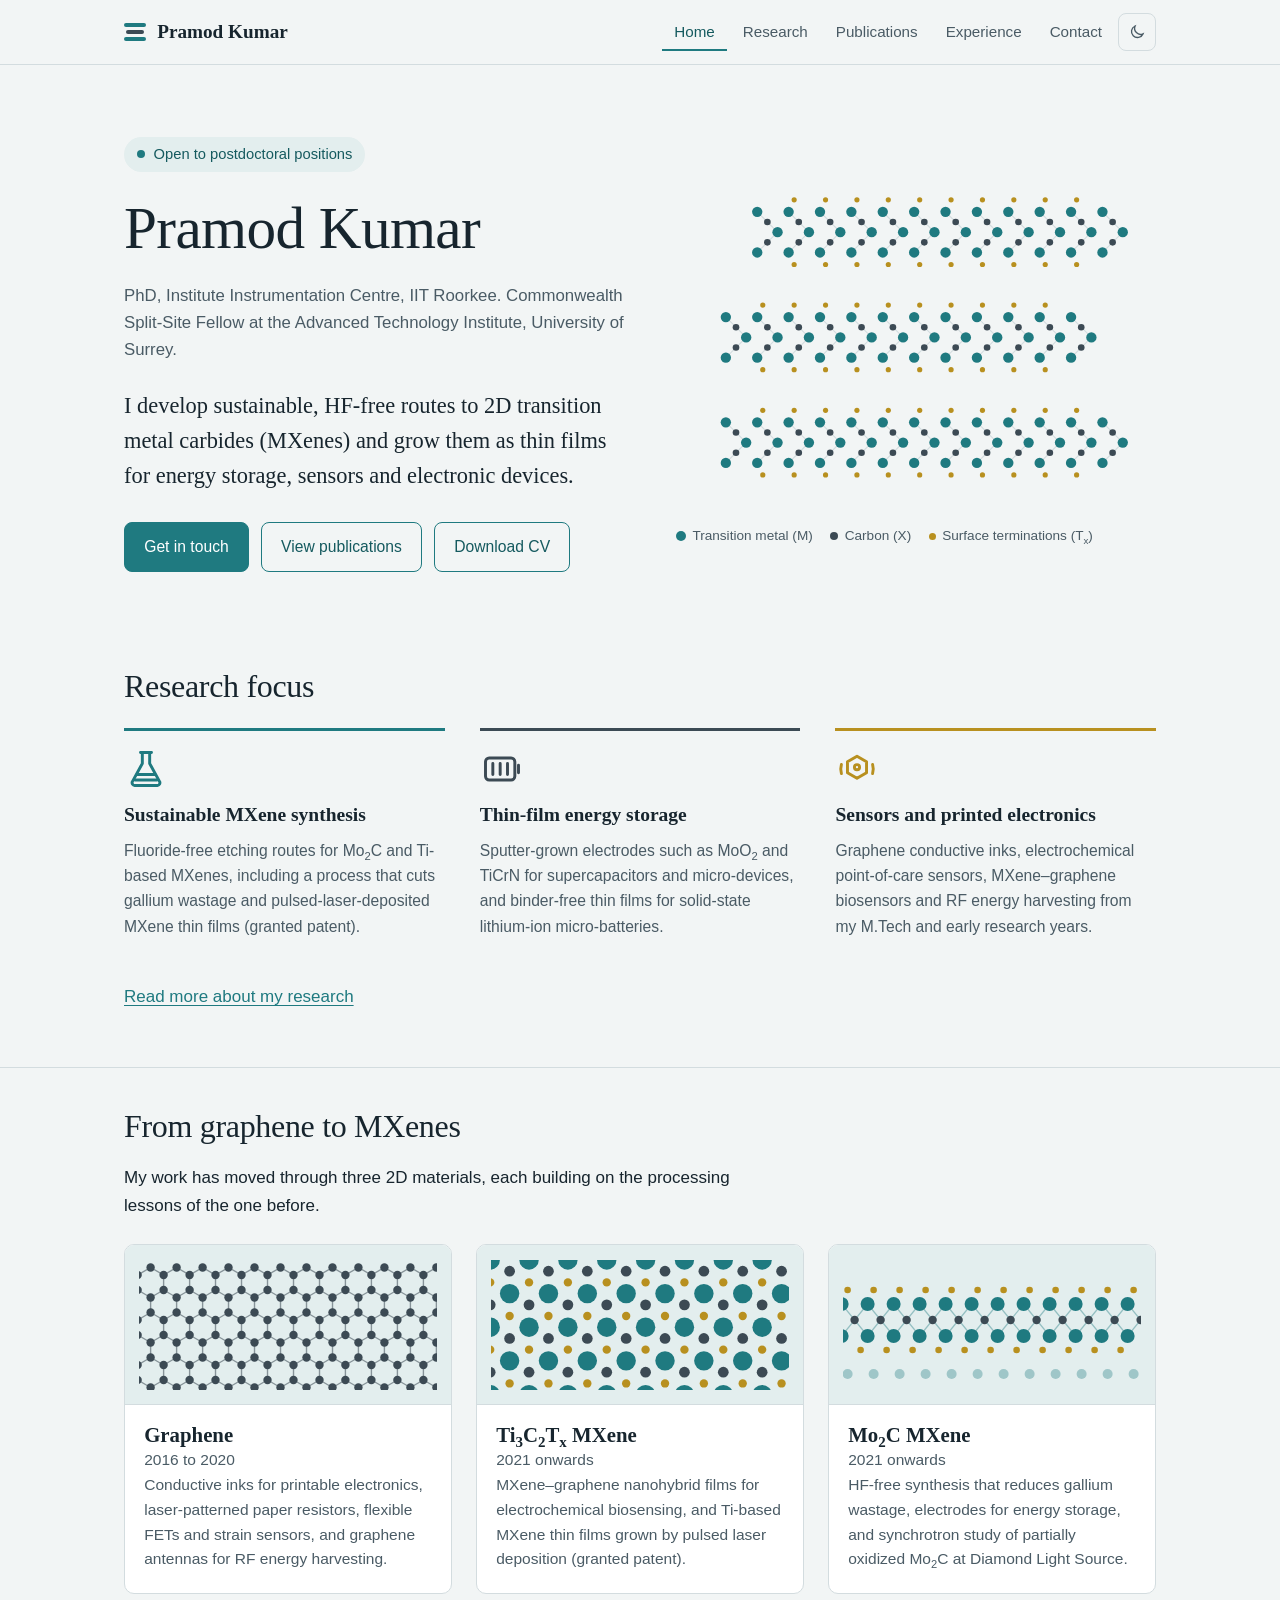
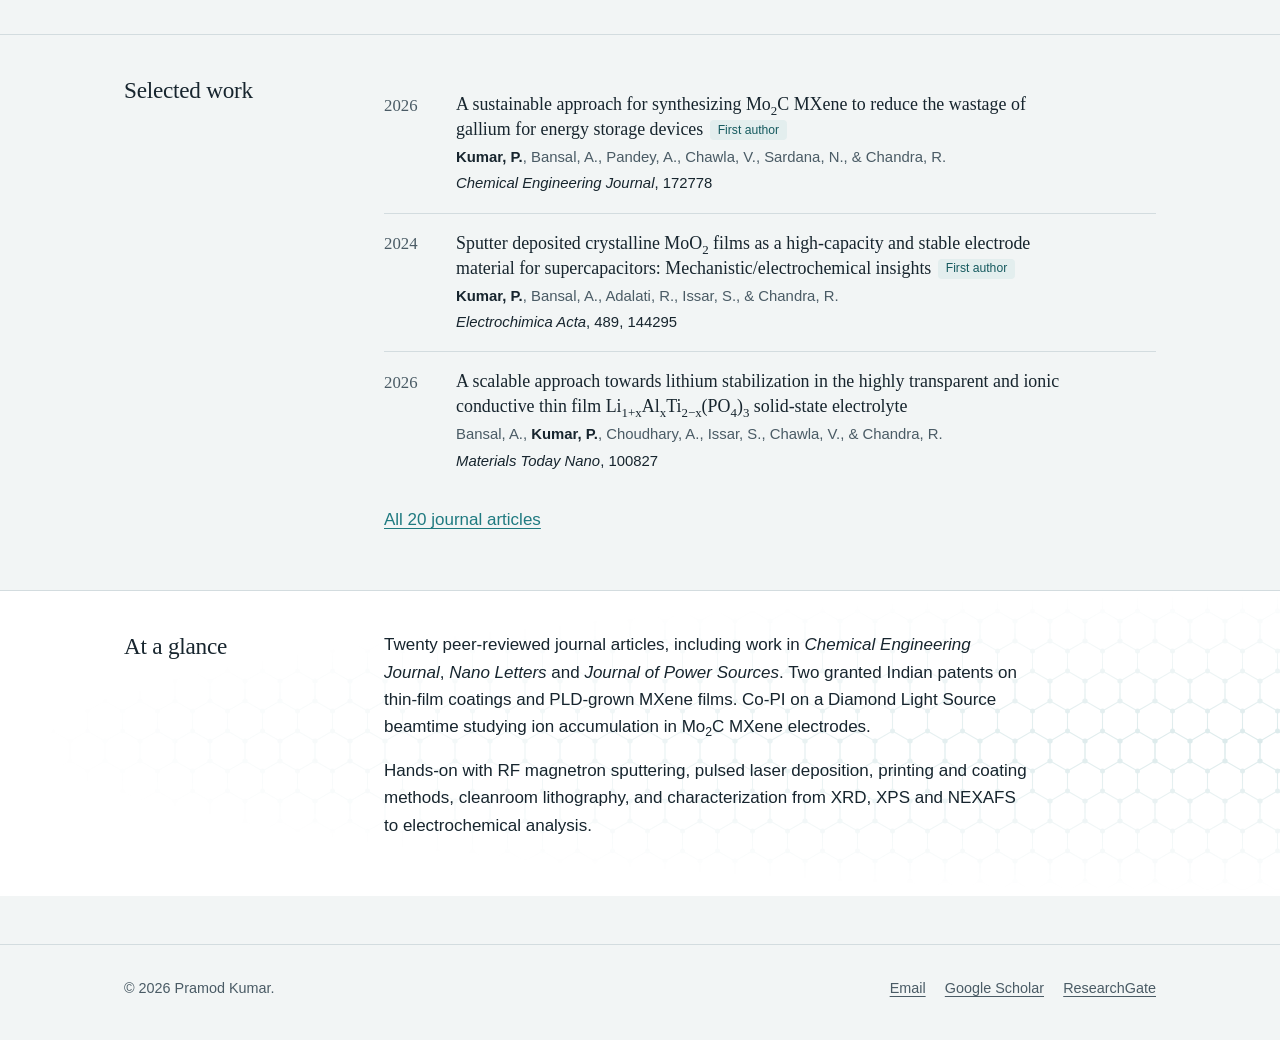
==== commit d5f2ee3b: "Update meta description for collaboration opportunities" ====
--- a/index.html
+++ b/index.html
@@ -4,10 +4,10 @@
 <meta charset="utf-8">
 <meta name="viewport" content="width=device-width, initial-scale=1">
 <title>Pramod Kumar | MXene and thin-film researcher</title>
-<meta name="description" content="PhD researcher (IIT Roorkee) working on sustainable HF-free MXene synthesis, thin-film energy storage and sensors. Open to postdoctoral positions.">
+<meta name="description" content="PhD researcher (IIT Roorkee) working on sustainable HF-free MXene synthesis, thin-film energy storage and sensors. Open to Collaborations.">
 <meta name="author" content="Pramod Kumar">
 <meta property="og:title" content="Pramod Kumar | MXene and thin-film researcher">
-<meta property="og:description" content="PhD researcher (IIT Roorkee) working on sustainable HF-free MXene synthesis, thin-film energy storage and sensors. Open to postdoctoral positions.">
+<meta property="og:description" content="PhD researcher (IIT Roorkee) working on sustainable HF-free MXene synthesis, thin-film energy storage and sensors. Open to Collaborations.">
 <meta property="og:type" content="website">
 <link rel="icon" href="data:image/svg+xml,%3Csvg xmlns='http://www.w3.org/2000/svg' viewBox='0 0 32 32'%3E%3Crect x='4' y='7' width='24' height='5' rx='2.5' fill='%231f7a80'/%3E%3Crect x='7' y='14' width='18' height='4' rx='2' fill='%233c4a54'/%3E%3Crect x='4' y='20' width='24' height='5' rx='2.5' fill='%231f7a80'/%3E%3C/svg%3E">
 <link rel="preconnect" href="https://fonts.googleapis.com">
--- a/assets/style.css
+++ b/assets/style.css
@@ -0,0 +1,419 @@
+/* ---------------------------------------------------------------
+   Pramod Kumar — research portfolio
+   Palette drawn from an M3X2Tx MXene flake:
+   teal = transition metal (M), slate = carbon (X), ochre = terminations (Tx)
+---------------------------------------------------------------- */
+
+:root {
+  --paper: #f2f5f5;
+  --surface: #ffffff;
+  --ink: #17252e;
+  --ink-soft: #4a5b65;
+  --rule: #d3dcdf;
+  --metal: #1f7a80;      /* M atoms, primary accent */
+  --metal-deep: #155a5f;
+  --carbon: #3c4a54;     /* X atoms */
+  --term: #b8901f;       /* Tx terminations, used sparingly */
+  --tint: #e3eeee;
+
+  --serif: "Spectral", Georgia, "Times New Roman", serif;
+  --sans: "IBM Plex Sans", "Segoe UI", Roboto, Helvetica, Arial, sans-serif;
+
+  --wrap: 1080px;
+  --prose: 68ch;
+  color-scheme: light;
+}
+
+@media (prefers-color-scheme: dark) {
+  :root:not([data-theme="light"]) {
+    --paper: #0f1a20;
+    --surface: #15232b;
+    --ink: #e4ecee;
+    --ink-soft: #9fb1b8;
+    --rule: #2a3b44;
+    --metal: #5fb8bd;
+    --metal-deep: #8fd0d4;
+    --carbon: #8a9ba5;
+    --term: #d9b648;
+    --tint: #1a2d35;
+    color-scheme: dark;
+  }
+}
+:root[data-theme="dark"] {
+  --paper: #0f1a20;
+  --surface: #15232b;
+  --ink: #e4ecee;
+  --ink-soft: #9fb1b8;
+  --rule: #2a3b44;
+  --metal: #5fb8bd;
+  --metal-deep: #8fd0d4;
+  --carbon: #8a9ba5;
+  --term: #d9b648;
+  --tint: #1a2d35;
+  color-scheme: dark;
+}
+
+*, *::before, *::after { box-sizing: border-box; }
+
+html { -webkit-text-size-adjust: 100%; }
+
+body {
+  margin: 0;
+  background: var(--paper);
+  color: var(--ink);
+  font-family: var(--sans);
+  font-size: 1.0625rem;
+  line-height: 1.6;
+  text-rendering: optimizeLegibility;
+}
+
+img, svg { max-width: 100%; }
+
+a { color: var(--metal); text-underline-offset: 0.18em; text-decoration-thickness: 1px; }
+a:hover { color: var(--metal-deep); text-decoration-thickness: 2px; }
+
+:focus-visible { outline: 2px solid var(--metal); outline-offset: 3px; border-radius: 2px; }
+
+h1, h2, h3 {
+  font-family: var(--serif);
+  font-weight: 500;
+  line-height: 1.15;
+  letter-spacing: -0.01em;
+  margin: 0 0 0.6em;
+}
+h1 { font-size: clamp(2.4rem, 5.2vw, 3.7rem); }
+h2 { font-size: clamp(1.6rem, 3vw, 2rem); }
+h3 { font-size: 1.22rem; font-weight: 600; letter-spacing: 0; }
+
+p { margin: 0 0 1em; max-width: var(--prose); }
+
+sub { font-size: 0.72em; line-height: 0; }
+
+.wrap { max-width: var(--wrap); margin: 0 auto; padding: 0 1.5rem; }
+
+.skip { position: absolute; left: -999px; top: 0; background: var(--surface); padding: 0.5rem 1rem; z-index: 20; }
+.skip:focus { left: 1rem; top: 1rem; }
+
+/* ---------- Header ---------- */
+.site-header {
+  border-bottom: 1px solid var(--rule);
+  background: var(--paper);
+  position: sticky; top: 0; z-index: 10;
+}
+.site-header .wrap { display: flex; align-items: center; justify-content: space-between; gap: 1rem; min-height: 64px; }
+
+.mark { display: flex; align-items: center; gap: 0.7rem; text-decoration: none; color: var(--ink); }
+.mark:hover { color: var(--ink); }
+.mark-icon { display: grid; gap: 3px; width: 22px; }
+.mark-icon span { display: block; height: 4px; border-radius: 2px; background: var(--metal); }
+.mark-icon span:nth-child(2) { background: var(--carbon); width: 80%; margin-left: 10%; }
+.mark-name { font-family: var(--serif); font-size: 1.2rem; font-weight: 600; }
+
+.nav { display: flex; align-items: center; gap: 0.25rem; }
+.nav ul { list-style: none; margin: 0; padding: 0; display: flex; gap: 0.25rem; }
+.nav a {
+  display: block; padding: 0.45rem 0.75rem; border-radius: 6px;
+  color: var(--ink-soft); text-decoration: none; font-size: 0.95rem; font-weight: 500;
+}
+.nav a:hover { color: var(--ink); background: var(--tint); }
+.nav a[aria-current="page"] { color: var(--metal-deep); box-shadow: inset 0 -2px 0 var(--metal); border-radius: 0; }
+
+.icon-btn {
+  border: 1px solid var(--rule); background: transparent; color: var(--ink-soft);
+  width: 38px; height: 38px; border-radius: 8px; cursor: pointer; display: grid; place-items: center;
+}
+.icon-btn:hover { color: var(--ink); border-color: var(--carbon); }
+.menu-btn { display: none; }
+
+@media (max-width: 760px) {
+  .menu-btn { display: grid; }
+  .nav ul {
+    display: none; position: absolute; left: 0; right: 0; top: 64px;
+    flex-direction: column; background: var(--paper); border-bottom: 1px solid var(--rule); padding: 0.5rem 1rem 1rem;
+  }
+  .nav.open ul { display: flex; }
+  .nav a[aria-current="page"] { box-shadow: inset 3px 0 0 var(--metal); }
+}
+
+/* ---------- Page scaffolding ---------- */
+main { display: block; }
+.page-head { padding: 4rem 0 2rem; }
+.page-head p { color: var(--ink-soft); font-size: 1.12rem; }
+.section { padding: 2.5rem 0; }
+.section + .section { border-top: 1px solid var(--rule); }
+
+.lede { font-family: var(--serif); font-size: clamp(1.2rem, 2vw, 1.4rem); line-height: 1.55; color: var(--ink); }
+
+/* ---------- Hero ---------- */
+.hero { padding: 4.5rem 0 3.5rem; }
+.hero .wrap { display: grid; grid-template-columns: 1.05fr 1fr; gap: 3rem; align-items: center; }
+.hero h1 { margin-bottom: 0.35em; }
+.hero .role { font-size: 1.05rem; color: var(--ink-soft); margin-bottom: 1.6rem; }
+.status {
+  display: inline-flex; align-items: center; gap: 0.55rem;
+  font-size: 0.92rem; font-weight: 500; color: var(--metal-deep);
+  background: var(--tint); padding: 0.35rem 0.8rem; border-radius: 999px; margin-bottom: 1.4rem;
+}
+.status::before { content: ""; width: 8px; height: 8px; border-radius: 50%; background: var(--metal); }
+
+.actions { display: flex; flex-wrap: wrap; gap: 0.75rem; margin-top: 1.8rem; }
+.btn {
+  display: inline-block; padding: 0.7rem 1.2rem; border-radius: 8px; font-weight: 500; font-size: 0.98rem;
+  text-decoration: none; border: 1px solid var(--metal);
+}
+.btn-primary { background: var(--metal); color: #fff; }
+.btn-primary:hover { background: var(--metal-deep); border-color: var(--metal-deep); color: #fff; }
+:root[data-theme="dark"] .btn-primary { color: #0f1a20; }
+@media (prefers-color-scheme: dark) { :root:not([data-theme="light"]) .btn-primary { color: #0f1a20; } }
+.btn-ghost { color: var(--metal-deep); background: transparent; }
+.btn-ghost:hover { background: var(--tint); }
+
+/* MXene flake figure */
+.flake-fig { margin: 0; }
+.flake-fig svg { display: block; width: 100%; height: auto; }
+.flake-fig .m { fill: var(--metal); }
+.flake-fig .x { fill: var(--carbon); }
+.flake-fig .t { fill: var(--term); }
+.flake-fig .bond { stroke: var(--rule); stroke-width: 1.2; }
+.flake-fig .layer { transition: transform 1.8s cubic-bezier(.2,.7,.2,1); }
+.flake-fig figcaption { font-size: 0.85rem; color: var(--ink-soft); margin-top: 0.8rem; display: flex; flex-wrap: wrap; gap: 0.4rem 1.1rem; }
+.key { display: inline-flex; align-items: center; gap: 0.4rem; }
+.key i { width: 10px; height: 10px; border-radius: 50%; display: inline-block; }
+.key .km { background: var(--metal); }
+.key .kx { background: var(--carbon); width: 8px; height: 8px; }
+.key .kt { background: var(--term); width: 7px; height: 7px; }
+
+@media (max-width: 860px) {
+  .hero .wrap { grid-template-columns: 1fr; gap: 2rem; }
+  .hero { padding-top: 3rem; }
+}
+
+/* ---------- Research themes (home) ---------- */
+.themes { display: grid; grid-template-columns: repeat(3, 1fr); gap: 2.2rem; margin-top: 1.5rem; }
+.theme { border-top: 3px solid var(--metal); padding-top: 1rem; }
+.theme:nth-child(2) { border-top-color: var(--carbon); }
+.theme:nth-child(3) { border-top-color: var(--term); }
+.theme p { color: var(--ink-soft); font-size: 0.98rem; }
+@media (max-width: 860px) { .themes { grid-template-columns: 1fr; gap: 1.6rem; } }
+
+.split { display: grid; grid-template-columns: 220px 1fr; gap: 2.5rem; }
+.split > h2 { font-size: 1.45rem; }
+@media (max-width: 760px) { .split { grid-template-columns: 1fr; gap: 0.5rem; } }
+
+/* ---------- Publication list ---------- */
+.pubs { list-style: none; margin: 0; padding: 0; }
+.pub { padding: 1.05rem 0; border-bottom: 1px solid var(--rule); display: grid; grid-template-columns: 3.5rem 1fr; gap: 0.5rem 1rem; }
+.pub:last-child { border-bottom: 0; }
+.pub-year { font-family: var(--serif); font-size: 1.05rem; color: var(--ink-soft); padding-top: 0.05rem; }
+.pub-title { font-family: var(--serif); font-size: 1.12rem; line-height: 1.4; font-weight: 500; margin: 0 0 0.25rem; }
+.pub-title a { color: var(--ink); text-decoration: none; }
+.pub-title a:hover { color: var(--metal-deep); text-decoration: underline; }
+.pub-authors { font-size: 0.93rem; color: var(--ink-soft); margin: 0; }
+.pub-authors strong { color: var(--ink); font-weight: 600; }
+.pub-venue { font-size: 0.93rem; margin: 0.15rem 0 0; }
+.pub-venue em { font-style: italic; }
+.badge {
+  display: inline-block; font-size: 0.76rem; font-weight: 500; padding: 0.08rem 0.5rem; border-radius: 4px;
+  background: var(--tint); color: var(--metal-deep); margin-left: 0.4rem; vertical-align: 0.1em;
+}
+
+.year-group h3 { font-size: 1.05rem; color: var(--ink-soft); font-weight: 500; margin: 2rem 0 0; padding-bottom: 0.4rem; border-bottom: 1px solid var(--rule); }
+.year-group .pub { grid-template-columns: 1fr; }
+.year-group .pub-year { display: none; }
+
+.filters { display: flex; flex-wrap: wrap; gap: 0.5rem; margin: 1.5rem 0 0.5rem; }
+.filters button {
+  font: inherit; font-size: 0.92rem; padding: 0.4rem 0.85rem; border-radius: 999px; cursor: pointer;
+  border: 1px solid var(--rule); background: var(--surface); color: var(--ink-soft);
+}
+.filters button:hover { border-color: var(--carbon); color: var(--ink); }
+.filters button[aria-pressed="true"] { background: var(--metal); border-color: var(--metal); color: #fff; }
+:root[data-theme="dark"] .filters button[aria-pressed="true"] { color: #0f1a20; }
+@media (prefers-color-scheme: dark) { :root:not([data-theme="light"]) .filters button[aria-pressed="true"] { color: #0f1a20; } }
+.filter-count { font-size: 0.9rem; color: var(--ink-soft); margin: 0.5rem 0 0; }
+
+/* ---------- Research page ---------- */
+.area { display: grid; grid-template-columns: 64px 1fr; gap: 1.5rem; padding: 2.4rem 0; border-top: 1px solid var(--rule); }
+.area:first-of-type { border-top: 0; }
+.area-glyph { width: 64px; height: 64px; }
+.area h2 { font-size: 1.6rem; }
+.area ul { padding-left: 1.1rem; margin: 0.5rem 0 0; max-width: var(--prose); }
+.area li { margin-bottom: 0.45rem; }
+.area .related { font-size: 0.92rem; color: var(--ink-soft); margin-top: 1rem; }
+@media (max-width: 600px) { .area { grid-template-columns: 1fr; gap: 0.75rem; } .area-glyph { width: 48px; height: 48px; } }
+
+.callout {
+  background: var(--surface); border: 1px solid var(--rule); border-left: 4px solid var(--metal);
+  padding: 1.3rem 1.5rem; border-radius: 6px; margin: 1rem 0;
+}
+.callout h3 { margin-bottom: 0.3rem; }
+.callout p { margin-bottom: 0.3rem; color: var(--ink-soft); }
+.callout p:last-child { margin-bottom: 0; }
+
+/* ---------- Experience timeline ---------- */
+.timeline { list-style: none; margin: 0; padding: 0; position: relative; }
+.timeline::before { content: ""; position: absolute; left: 9.25rem; top: 0.5rem; bottom: 0.5rem; width: 1px; background: var(--rule); }
+.tl { display: grid; grid-template-columns: 8.5rem 1fr; gap: 1.5rem; padding: 0 0 2rem; position: relative; }
+.tl::before {
+  content: ""; position: absolute; left: calc(9.25rem - 5px); top: 0.45rem;
+  width: 11px; height: 11px; border-radius: 50%; background: var(--paper); border: 2px solid var(--metal);
+}
+.tl.edu::before { border-color: var(--carbon); }
+.tl-date { font-size: 0.9rem; color: var(--ink-soft); text-align: right; padding-top: 0.15rem; font-variant-numeric: tabular-nums; }
+.tl-body { padding-left: 1.4rem; }
+.tl-body h3 { margin-bottom: 0.1rem; }
+.tl-org { color: var(--ink-soft); font-size: 0.96rem; margin-bottom: 0.4rem; }
+.tl-body ul { margin: 0.3rem 0 0; padding-left: 1.1rem; }
+.tl-body li { margin-bottom: 0.3rem; }
+@media (max-width: 600px) {
+  .timeline::before { left: 5px; }
+  .tl { grid-template-columns: 1fr; gap: 0.2rem; padding-left: 1.6rem; }
+  .tl::before { left: 0; }
+  .tl-date { text-align: left; }
+  .tl-body { padding-left: 0; }
+}
+
+.skills { display: grid; grid-template-columns: 220px 1fr; gap: 0.9rem 2rem; margin: 0; }
+.skills dt { font-weight: 600; }
+.skills dd { margin: 0; color: var(--ink-soft); }
+@media (max-width: 600px) { .skills { grid-template-columns: 1fr; gap: 0.2rem; } .skills dd { margin-bottom: 0.8rem; } }
+
+.plain-list { padding-left: 1.1rem; max-width: var(--prose); }
+.plain-list li { margin-bottom: 0.5rem; }
+
+/* ---------- Contact ---------- */
+.contact-grid { display: grid; grid-template-columns: 1fr 1fr; gap: 2.5rem; }
+.contact-item { padding: 1.1rem 0; border-bottom: 1px solid var(--rule); }
+.contact-item:first-child { padding-top: 0; }
+.contact-item h3 { font-family: var(--sans); font-size: 0.92rem; font-weight: 500; color: var(--ink-soft); margin-bottom: 0.2rem; }
+.contact-item p { margin: 0; font-size: 1.08rem; }
+@media (max-width: 760px) { .contact-grid { grid-template-columns: 1fr; } }
+
+/* ---------- Footer ---------- */
+.site-footer { border-top: 1px solid var(--rule); margin-top: 3rem; padding: 2rem 0 2.5rem; font-size: 0.9rem; color: var(--ink-soft); }
+.site-footer .wrap { display: flex; flex-wrap: wrap; justify-content: space-between; gap: 1rem; }
+.site-footer a { color: var(--ink-soft); }
+.site-footer a:hover { color: var(--metal); }
+.site-footer nav { display: flex; gap: 1.2rem; }
+
+@media (prefers-reduced-motion: reduce) {
+  *, *::before, *::after { transition: none !important; animation: none !important; scroll-behavior: auto !important; }
+}
+
+@media print {
+  .site-header, .site-footer, .filters, .actions, .icon-btn { display: none !important; }
+  body { background: #fff; color: #000; }
+}
+
+/* refinements */
+.badge { font-family: var(--sans); }
+.split .plain-list, .split .pubs { margin-top: 0; }
+.split > h2 { margin-top: 0.1rem; }
+
+
+/* =================================================================
+   2D-material lattice textures
+   Each page carries the top view of a different 2D material.
+   Patterns are masks, so they follow the light/dark tokens.
+================================================================= */
+:root {
+  --pat-graphene: url("data:image/svg+xml,%3Csvg xmlns='http://www.w3.org/2000/svg' viewBox='0 0 17.32 30'%3E%3Cpath d='M8.66 0V10L0 15V25L8.66 30L17.32 25V15L8.66 10' fill='none' stroke='black' stroke-width='.55'/%3E%3Ccircle cx='8.66' cy='10' r='1.25'/%3E%3Ccircle cx='0' cy='25' r='1.25'/%3E%3Ccircle cx='17.32' cy='25' r='1.25'/%3E%3Ccircle cx='8.66' cy='0' r='1.25'/%3E%3Ccircle cx='8.66' cy='30' r='1.25'/%3E%3Ccircle cx='0' cy='15' r='1.25'/%3E%3Ccircle cx='17.32' cy='15' r='1.25'/%3E%3C/svg%3E");
+  --pat-hbn: url("data:image/svg+xml,%3Csvg xmlns='http://www.w3.org/2000/svg' viewBox='0 0 17.32 30'%3E%3Cpath d='M8.66 0V10L0 15V25L8.66 30L17.32 25V15L8.66 10' fill='none' stroke='black' stroke-width='.35'/%3E%3Ccircle cx='8.66' cy='10' r='1.9'/%3E%3Ccircle cx='0' cy='25' r='1.9'/%3E%3Ccircle cx='17.32' cy='25' r='1.9'/%3E%3Ccircle cx='8.66' cy='0' r='1.0'/%3E%3Ccircle cx='8.66' cy='30' r='1.0'/%3E%3Ccircle cx='0' cy='15' r='1.0'/%3E%3Ccircle cx='17.32' cy='15' r='1.0'/%3E%3C/svg%3E");
+  --pat-mos2: url("data:image/svg+xml,%3Csvg xmlns='http://www.w3.org/2000/svg' viewBox='0 0 17.32 30'%3E%3Ccircle cx='8.66' cy='10' r='2.5'/%3E%3Ccircle cx='0' cy='25' r='2.5'/%3E%3Ccircle cx='17.32' cy='25' r='2.5'/%3E%3Ccircle cx='8.66' cy='0' r='1.35'/%3E%3Ccircle cx='8.66' cy='30' r='1.35'/%3E%3Ccircle cx='0' cy='15' r='1.35'/%3E%3Ccircle cx='17.32' cy='15' r='1.35'/%3E%3C/svg%3E");
+  --pat-phos: url("data:image/svg+xml,%3Csvg xmlns='http://www.w3.org/2000/svg' viewBox='0 0 20 16'%3E%3Cpath d='M0 3L5 0L10 3L15 0L20 3M0 11L5 14L10 11L15 14L20 11M10 3V11M0 3V11M20 3V11' fill='none' stroke='black' stroke-width='.5'/%3E%3Ccircle cx='0' cy='3' r='1.15'/%3E%3Ccircle cx='5' cy='0' r='1.15'/%3E%3Ccircle cx='10' cy='3' r='1.15'/%3E%3Ccircle cx='15' cy='0' r='1.15'/%3E%3Ccircle cx='20' cy='3' r='1.15'/%3E%3Ccircle cx='0' cy='11' r='1.15'/%3E%3Ccircle cx='5' cy='14' r='1.15'/%3E%3Ccircle cx='10' cy='11' r='1.15'/%3E%3Ccircle cx='15' cy='14' r='1.15'/%3E%3Ccircle cx='20' cy='11' r='1.15'/%3E%3Ccircle cx='5' cy='16' r='1.15'/%3E%3C/svg%3E");
+}
+
+.lattice { position: relative; isolation: isolate; }
+.lattice::before {
+  content: ""; position: absolute; inset: 0; z-index: -1; pointer-events: none;
+  background: var(--lattice-ink, var(--metal));
+  opacity: var(--lattice-alpha, .16);
+  -webkit-mask-image: var(--pat), var(--fade, linear-gradient(to left, #000 0%, rgba(0,0,0,.5) 35%, transparent 70%));
+  mask-image: var(--pat), var(--fade, linear-gradient(to left, #000 0%, rgba(0,0,0,.5) 35%, transparent 70%));
+  -webkit-mask-size: var(--pat-size, 35px 60px), 100% 100%;
+  mask-size: var(--pat-size, 35px 60px), 100% 100%;
+  -webkit-mask-repeat: repeat, no-repeat; mask-repeat: repeat, no-repeat;
+  -webkit-mask-composite: source-in; mask-composite: intersect;
+}
+.lat-graphene { --pat: var(--pat-graphene); --pat-size: 35px 60px; }
+.lat-hbn { --pat: var(--pat-hbn); --pat-size: 35px 60px; --lattice-ink: var(--carbon); --lattice-alpha: .2; }
+.lat-mos2 { --pat: var(--pat-mos2); --pat-size: 32px 55px; --lattice-alpha: .18; }
+.lat-phos { --pat: var(--pat-phos); --pat-size: 40px 32px; --lattice-ink: var(--carbon); --lattice-alpha: .2; }
+
+.page-head.lattice { overflow: hidden; padding-bottom: 3rem; }
+.lattice-note {
+  position: absolute; right: 1.5rem; bottom: 0.9rem; font-size: 0.78rem; color: var(--ink-soft);
+  background: var(--paper); padding: 0.1rem 0.5rem; border-radius: 4px;
+}
+@media (max-width: 760px) {
+  .lattice { --lattice-alpha: .1; --fade: linear-gradient(to bottom, #000, transparent 85%); }
+  .lattice-note { display: none; }
+}
+
+.band { background: var(--surface); }
+.band.lattice { --fade: radial-gradient(ellipse at 100% 50%, #000 0%, rgba(0,0,0,.4) 40%, transparent 70%); }
+
+/* ---------- Theme icons (home) ---------- */
+.theme-icon { width: 44px; height: 44px; display: block; margin-bottom: 0.8rem; color: var(--metal); }
+.theme:nth-child(2) .theme-icon { color: var(--carbon); }
+.theme:nth-child(3) .theme-icon { color: var(--term); }
+
+/* ---------- Materials journey (home) ---------- */
+.journey { display: grid; grid-template-columns: repeat(3, 1fr); gap: 1.5rem; margin-top: 1.6rem; counter-reset: none; }
+.mat {
+  background: var(--surface); border: 1px solid var(--rule); border-radius: 10px; overflow: hidden;
+  display: flex; flex-direction: column;
+}
+.mat-art { background: var(--tint); border-bottom: 1px solid var(--rule); padding: 0.9rem; }
+.mat-art svg { display: block; width: 100%; height: 130px; }
+.mat-art .c { fill: var(--carbon); }
+.mat-art .m { fill: var(--metal); }
+.mat-art .t { fill: var(--term); }
+.mat-art .b { stroke: var(--carbon); stroke-width: 1.4; opacity: .55; }
+.mat-art .bm { stroke: var(--metal); stroke-width: 1.2; opacity: .4; }
+.mat-body { padding: 1.1rem 1.2rem 1.3rem; }
+.mat-body h3 { font-size: 1.3rem; margin-bottom: 0.1rem; }
+.mat-years { font-size: 0.88rem; color: var(--ink-soft); margin-bottom: 0.6rem; }
+.mat-body p { font-size: 0.97rem; color: var(--ink-soft); margin: 0; }
+.journey-path { display: flex; align-items: center; gap: 0.6rem; font-size: 0.9rem; color: var(--ink-soft); margin-top: 1.2rem; }
+@media (max-width: 860px) { .journey { grid-template-columns: 1fr; } }
+
+/* ---------- Hexagon markers ---------- */
+.tl::before {
+  width: 13px; height: 14px; border: 0; border-radius: 0; left: calc(9.25rem - 6px);
+  background: var(--metal);
+  clip-path: polygon(50% 0, 100% 25%, 100% 75%, 50% 100%, 0 75%, 0 25%);
+}
+.tl.edu::before { background: var(--carbon); }
+.tl:first-child::before { background: var(--term); }
+@media (max-width: 600px) { .tl::before { left: -1px; } }
+
+.plain-list { list-style: none; padding-left: 0; }
+.plain-list li { position: relative; padding-left: 1.4rem; }
+.plain-list li::before {
+  content: ""; position: absolute; left: 0; top: 0.5em; width: 9px; height: 10px; background: var(--metal);
+  clip-path: polygon(50% 0, 100% 25%, 100% 75%, 50% 100%, 0 75%, 0 25%);
+}
+
+/* ---------- Inline icons for skills and contact ---------- */
+.skills dt { display: flex; align-items: flex-start; gap: 0.6rem; }
+.ico { width: 22px; height: 22px; flex: none; color: var(--metal); margin-top: 0.1rem; }
+.contact-item { display: grid; grid-template-columns: 40px 1fr; gap: 0 0.9rem; align-items: start; }
+.contact-item .ico-wrap {
+  grid-row: span 2; width: 40px; height: 40px; border-radius: 10px; background: var(--tint);
+  display: grid; place-items: center; color: var(--metal);
+}
+.contact-item .ico-wrap svg { width: 20px; height: 20px; }
+.area-glyph { background: var(--tint); border-radius: 12px; padding: 6px; }
+
+/* ---------- 404 vacancy ---------- */
+.vacancy { max-width: 340px; margin: 1.5rem 0 0; }
+.vacancy svg { width: 100%; height: auto; display: block; }
+.vacancy .c { fill: var(--carbon); }
+.vacancy .b { stroke: var(--carbon); stroke-width: 1.6; opacity: .5; }
+.vacancy .v { fill: none; stroke: var(--term); stroke-width: 2; stroke-dasharray: 4 4; }
+.vacancy figcaption { font-size: 0.85rem; color: var(--ink-soft); margin-top: 0.4rem; }
+
+/* tuning */
+.page-head.lattice { --fade: linear-gradient(to left, #000 0%, rgba(0,0,0,.45) 30%, transparent 58%); }
+.lattice-note { right: max(1.5rem, calc((100vw - var(--wrap)) / 2 + 1.5rem)); }
